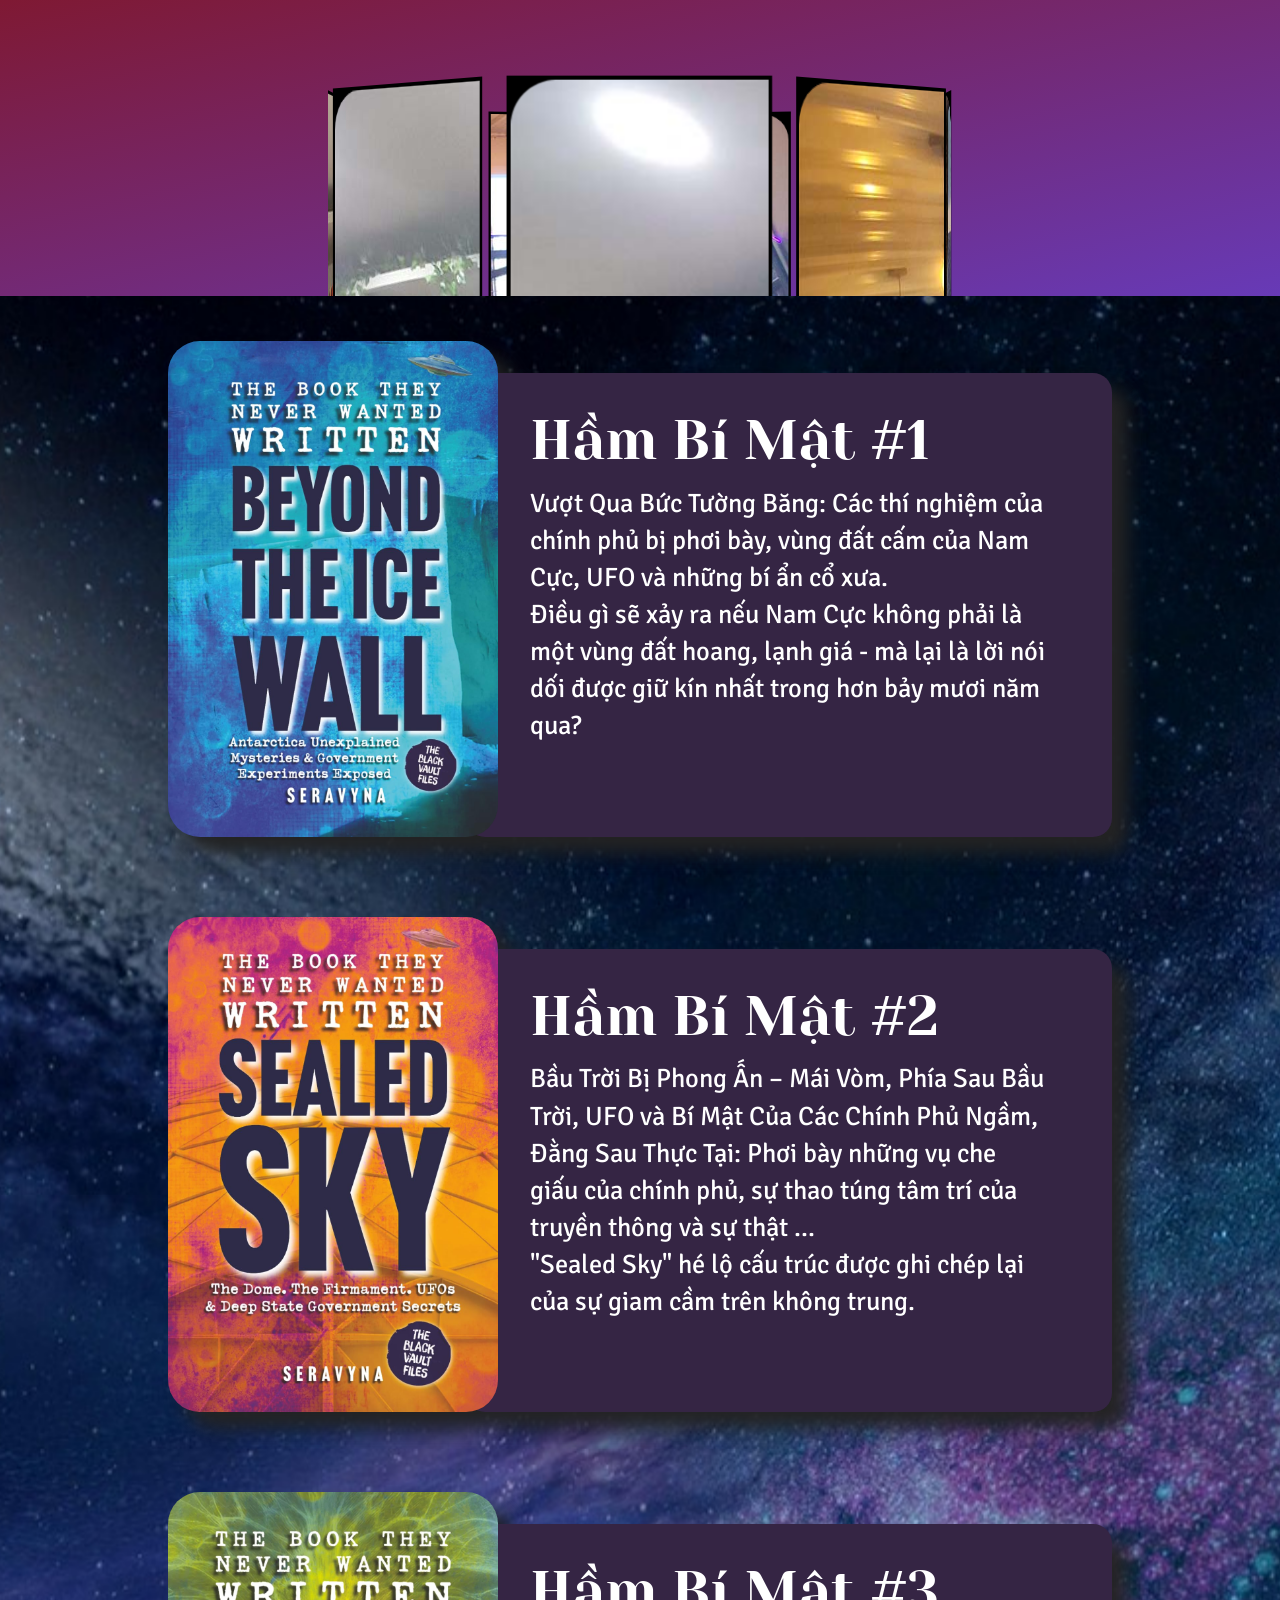
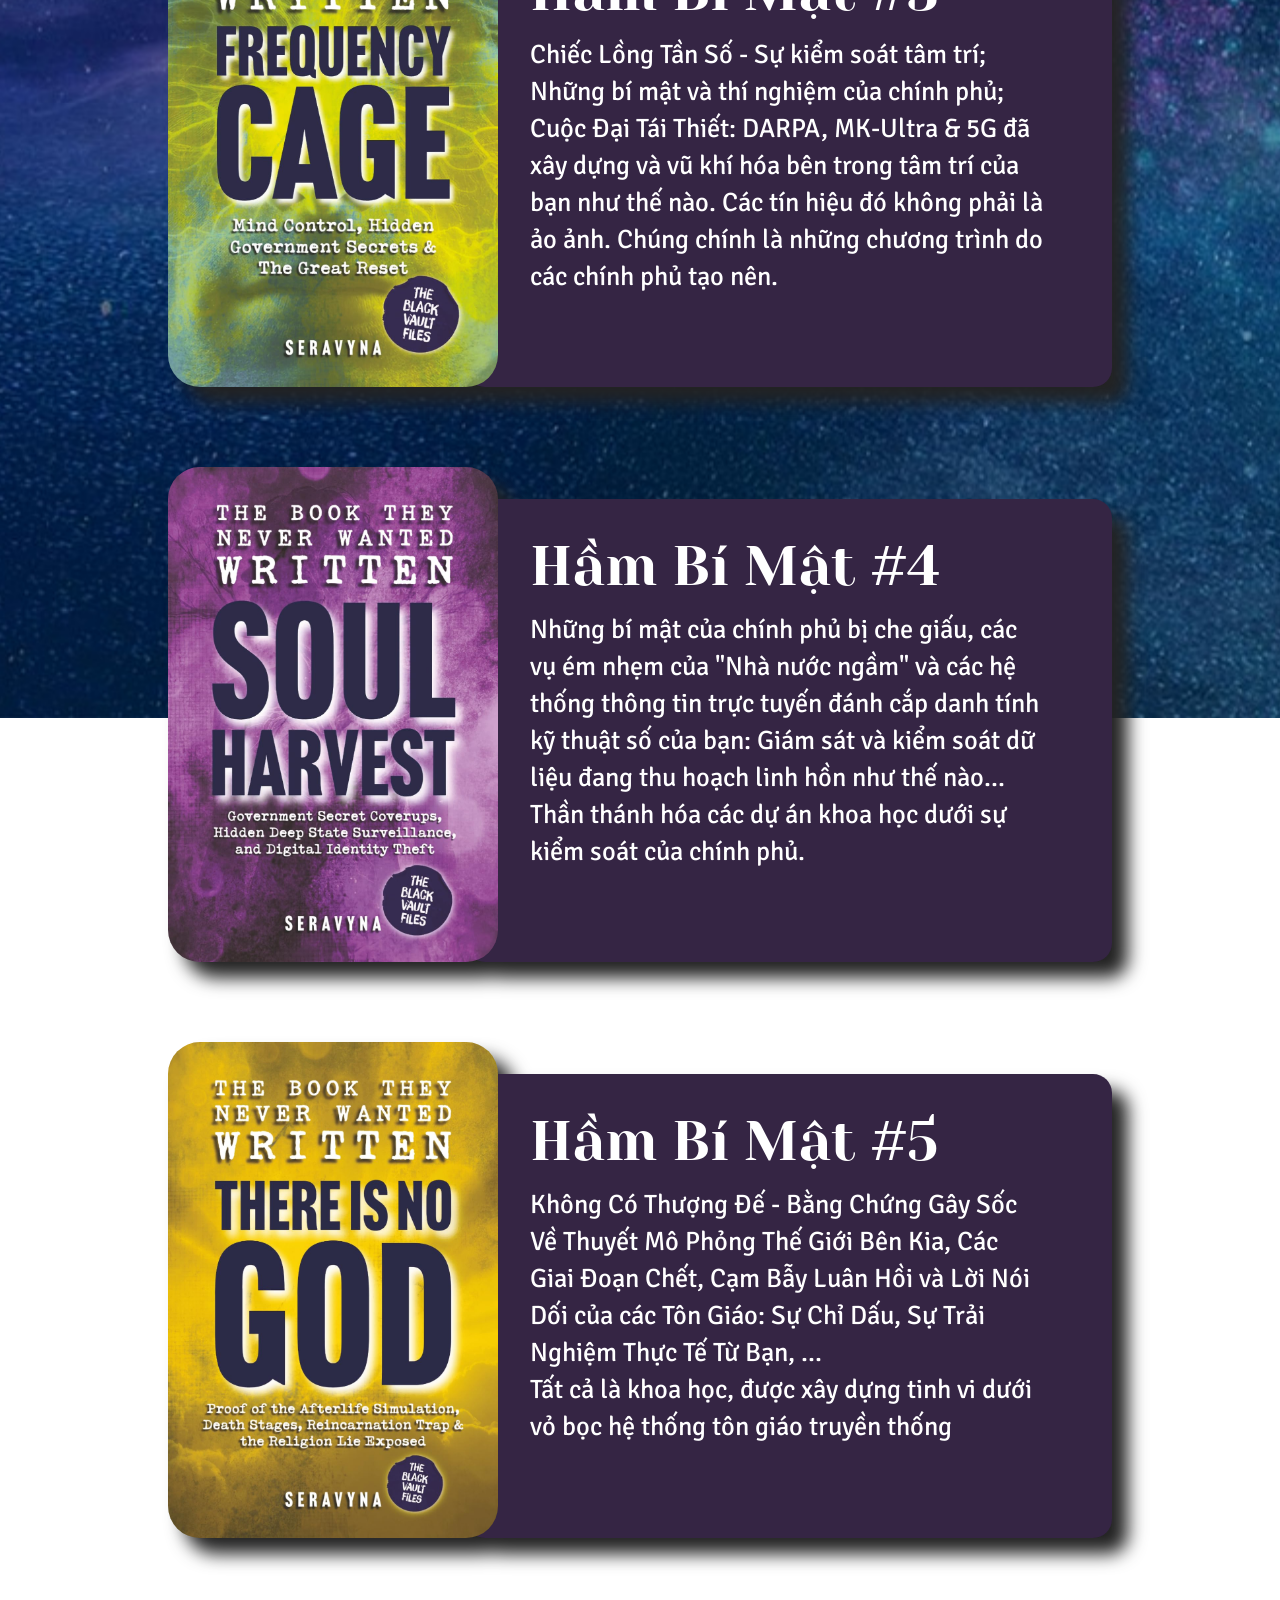
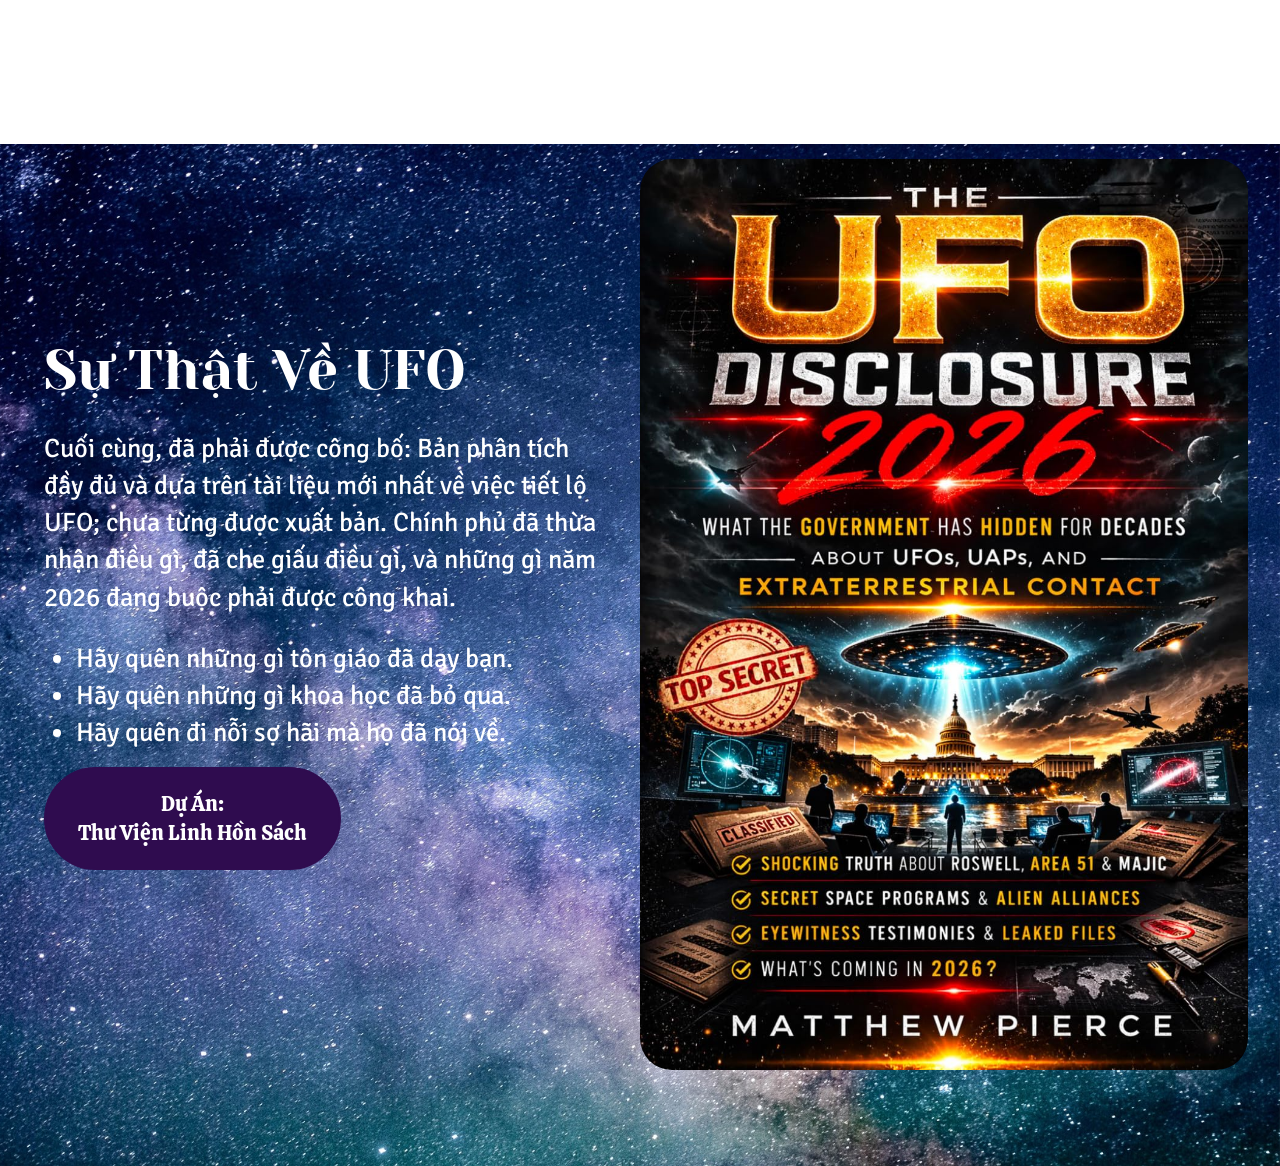
==== EzPablo-Intro.html @ 5785041f "create github pages" ====
<!DOCTYPE html>
<html  lang="vi">
<head>
  
  <meta charset="UTF-8">
  <meta http-equiv="X-UA-Compatible" content="IE=edge">
  
  <meta name="viewport" content="width=device-width, initial-scale=1, minimum-scale=1">
  <link rel="shortcut icon" href="assets/images/ipablo.png" type="image/x-icon">
  <meta name="description" content="[Ez Pablo] {Snow Man} | RU | US | UK | VN | JP | DE | CN | FR | NL | WE ARE THE WORLD">
  
  
  <title>[Ez Pablo] {Snow Man}</title>
  <link rel="stylesheet" href="assets/web/assets/mobirise-icons2/mobirise2.css">
  <link rel="stylesheet" href="assets/web/assets/mobirise-icons/mobirise-icons.css">
  <link rel="stylesheet" href="assets/bootstrap/css/bootstrap.min.css">
  <link rel="stylesheet" href="assets/parallax/jarallax.css">
  <link rel="stylesheet" href="assets/animatecss/animate.css">
  <link rel="stylesheet" href="assets/theme/css/style.css">
  <link rel="preload" href="https://fonts.googleapis.com/css?family=Philosopher:400,400i,700,700i&display=swap" as="style" onload="this.onload=null;this.rel='stylesheet'">
  <noscript><link rel="stylesheet" href="https://fonts.googleapis.com/css?family=Philosopher:400,400i,700,700i&display=swap"></noscript>
  <link rel="preload" href="https://fonts.googleapis.com/css?family=Yeseva+One:400&display=swap" as="style" onload="this.onload=null;this.rel='stylesheet'">
  <noscript><link rel="stylesheet" href="https://fonts.googleapis.com/css?family=Yeseva+One:400&display=swap"></noscript>
  <link rel="preload" href="https://fonts.googleapis.com/css?family=Alegreya:400,500,600,700,800,900,400i,500i,600i,700i,800i,900i&display=swap" as="style" onload="this.onload=null;this.rel='stylesheet'">
  <noscript><link rel="stylesheet" href="https://fonts.googleapis.com/css?family=Alegreya:400,500,600,700,800,900,400i,500i,600i,700i,800i,900i&display=swap"></noscript>
  <link rel="preload" href="https://fonts.googleapis.com/css?family=Signika:300,400,500,600,700&display=swap" as="style" onload="this.onload=null;this.rel='stylesheet'">
  <noscript><link rel="stylesheet" href="https://fonts.googleapis.com/css?family=Signika:300,400,500,600,700&display=swap"></noscript>
  <link rel="preload" href="https://fonts.googleapis.com/css?family=Calistoga:400&display=swap" as="style" onload="this.onload=null;this.rel='stylesheet'">
  <noscript><link rel="stylesheet" href="https://fonts.googleapis.com/css?family=Calistoga:400&display=swap"></noscript>
  <link rel="preload" as="style" href="assets/mobirise/css/mbr-additional.css?v=W944hS"><link rel="stylesheet" href="assets/mobirise/css/mbr-additional.css?v=W944hS" type="text/css">

  
  
  
</head>
<body>
  
  <section data-bs-version="5.1" class="mbr-section 3d_image_view cid-4aRX2kprKy" id="design-block-4aRX2kprKy">

     
  <!--Overlay-->
    
    <!--Container-->
<br>
<div class="container">
    <div id="carousel">
        <figure><img src="assets/images/zbook-contshop-f.jpg" alt="CBook_ContShop_F"></figure>
        <figure><img src="assets/images/zbook-contshop-e.jpg" alt="CBook_ContShop_E"></figure>
        <figure><img src="assets/images/zbook-contshop-d.jpg" alt="CBook_ContShop_D"></figure>
        <figure><img src="assets/images/zbook-contshop-c.jpg" alt="CBook_ContShop_C"></figure>
        <figure><img src="assets/images/zbook-contshop-b.jpg" alt="CBook_ContShop_B"></figure>
        <figure><img src="assets/images/zbook-contshop-a.jpg" alt="CBook_ContShop_A"></figure>
        <figure><img src="assets/images/zbook-contshop-i.jpg" alt="CBook_ContShop_I"></figure>
        <figure><img src="assets/images/zbook-contshop-h.jpg" alt="CBook_ContShop_H"></figure>
        <figure><img src="assets/images/zbook-contshop-g.jpg" alt="CBook_ContShop_G"></figure>
    </div>
</div>
</section>

<section data-bs-version="5.1" class="mbr-section article content1 cid-VDPBJ0bAEO mbr-parallax-background" id="design-block-VDPBJ0bAEO">

     
        <div class="mbr-overlay" style="opacity: 0.1; background-color: rgb(255, 255, 255);">
    </div>
    
  
<div class="flex-container">
	<div class="col col--img">
		<img src="assets/images/black-vault-s1.jpg" alt="Black_Vault_S1">
	</div>
	<div class="col col--text">
		<h2 class="mbr-section-subtitle align-center mbr-light mbr-fonts-style display-2">Hầm Bí Mật #1</h2>
		<p class="align-center mbr-fonts-style display-7">Vượt Qua Bức Tường Băng: Các thí nghiệm của chính phủ bị phơi bày, vùng đất cấm của Nam Cực, UFO và những bí ẩn cổ xưa.<br>Điều gì sẽ xảy ra nếu Nam Cực không phải là một vùng đất hoang, lạnh giá - mà lại là lời nói dối được giữ kín nhất trong hơn bảy mươi năm qua?<br></p>
           
	</div>
</div>


<div class="flex-container">
		<div class="col col--img">
		<img src="assets/images/71odss2prsl.-sl1499-.jpg" alt="Black_Vault_S2">
	</div>
	<div class="col col--text">
		<h2 class="mbr-section-subtitle align-center mbr-light mbr-fonts-style display-2">Hầm Bí Mật #2</h2>
		<p class="align-center mbr-fonts-style display-7">Bầu Trời Bị Phong Ấn – Mái Vòm, Phía Sau Bầu Trời, UFO và Bí Mật Của Các Chính Phủ Ngầm, Đằng Sau Thực Tại: Phơi bày những vụ che giấu của chính phủ, sự thao túng tâm trí của truyền thông và sự thật ...<br>"Sealed Sky" hé lộ cấu trúc được ghi chép lại của sự giam cầm trên không trung.<br></p>
	           
	</div>
</div>


<div class="flex-container">
	<div class="col col--img">
		<img src="assets/images/black-vault-s3.jpg" alt="Black_Vault_S3">
	</div>
	<div class="col col--text">
		<h2 class="mbr-section-subtitle align-center mbr-light mbr-fonts-style display-2">Hầm Bí Mật #3</h2>
		<p class="align-center mbr-fonts-style display-7">Chiếc Lồng Tần Số - Sự kiểm soát tâm trí; Những bí mật và thí nghiệm của chính phủ; Cuộc Đại Tái Thiết: DARPA, MK-Ultra &amp; 5G đã xây dựng và vũ khí hóa bên trong tâm trí của bạn như thế nào. Các tín hiệu đó không phải là ảo ảnh. Chúng chính là những chương trình do các chính phủ tạo nên.<br></p>
           
	</div>
</div>

<div class="flex-container">
	<div class="col col--img">
		<img src="assets/images/black-vault-s4.jpg" alt="Black_Vault_S4">
	</div>
	<div class="col col--text">
		<h2 class="mbr-section-subtitle align-center mbr-light mbr-fonts-style display-2">Hầm Bí Mật #4</h2>
		<p class="align-center mbr-fonts-style display-7">Những bí mật của chính phủ bị che giấu, các vụ ém nhẹm của "Nhà nước ngầm" và các hệ thống thông tin trực tuyến đánh cắp danh tính kỹ thuật số của bạn: Giám sát và kiểm soát dữ liệu đang thu hoạch linh hồn như thế nào... Thần thánh&nbsp;hóa các dự án khoa học dưới sự kiểm soát của chính phủ.<br></p>
	           
	</div>
</div>

<div class="flex-container">
	<div class="col col--img">
		<img src="assets/images/black-vault-s5.jpg" alt="Black_Vault_S5">
	</div>
	<div class="col col--text">
		<h2 class="mbr-section-subtitle align-center mbr-light mbr-fonts-style display-2">Hầm Bí Mật #5</h2>
		<p class="align-center mbr-fonts-style display-7">Không Có Thượng Đế - Bằng Chứng Gây Sốc Về Thuyết Mô Phỏng Thế Giới Bên Kia, Các Giai Đoạn Chết, Cạm Bẫy Luân Hồi và Lời Nói Dối của các Tôn Giáo: Sự Chỉ Dấu, Sự Trải Nghiệm Thực Tế Từ Bạn, ...<br>Tất cả là khoa học, được xây dựng tinh vi dưới vỏ bọc hệ thống tôn giáo truyền thống</p>
	           
	</div>
</div>


</section>

<section data-bs-version="5.1" class="features12 cid-viylTpRKun mbr-parallax-background" id="features12-3">

    

    
    
    <div class="container">
        <div class="m-0 row align-items-center">
            <div class="col-12 col-lg">
                <div class="card-wrapper">
                    <div class="card-box">
                        <h4 class="card-title mbr-fonts-style mb-4 display-2"><strong>Sự Thật Về UFO</strong></h4>
                        <p class="mbr-text mbr-fonts-style mb-4 display-7">Cuối cùng, đã phải được công bố: Bản phân tích đầy đủ và dựa trên tài liệu mới nhất về việc tiết lộ UFO; chưa từng được xuất bản. Chính phủ đã thừa nhận điều gì, đã che giấu điều gì, và những gì năm 2026 đang buộc phải được công khai.</p>
                        <div class="mbr-text mbr-fonts-style counter-container display-7">
                            <ul>
                                <li>Hãy quên những gì tôn giáo đã dạy bạn.</li>
                                <li>Hãy quên những gì khoa học đã bỏ qua.</li>
                                <li>Hãy quên đi nỗi sợ hãi mà họ đã nói về.</li>
                            </ul>
                        </div>
                        <div class="mbr-section-btn mb-4"><a class="btn btn-warning display-4">Dự Án:<br>Thư Viện Linh Hồn Sách<br></a></div>
                    </div>
                </div>
            </div>
            <div class="p-0 col-12 col-lg-6 md-pb">
                <div class="image-wrapper">
                    <img src="assets/images/ufo-disclosure.jpg" alt="The UFO Disclosure">
                </div>
            </div>
        </div>
    </div>
</section><section><a href="https://mobiri.se"></a><a href="https://mobiri.se"></a></section><script src="assets/witsec-jquery-3.6.0/jquery-3.6.0.min.js"></script>  <script src="assets/bootstrap/js/bootstrap.bundle.min.js"></script>  <script src="assets/parallax/jarallax.js"></script>  <script src="assets/smoothscroll/smooth-scroll.js"></script>  <script src="assets/ytplayer/index.js"></script>  <script src="assets/theme/js/script.js"></script>  
  
  
  <input name="animation" type="hidden">
  </body>
</html>
---- assets/web/assets/mobirise-icons2/mobirise2.css ----
@font-face {
  font-family: 'Moririse2';
  font-display: swap;
  src:  url('mobirise2.eot?f2bix4');
  src:  url('mobirise2.eot?f2bix4#iefix') format('embedded-opentype'),
    url('mobirise2.woff2?f2bix4') format('woff2'),
    url('mobirise2.woff?f2bix4') format('woff'),
    url('mobirise2.ttf?f2bix4') format('truetype'),
    url('mobirise2.svg?f2bix4#mobirise2') format('svg');
  font-weight: normal;
  font-style: normal;
}

[class^="mobi-"], [class*=" mobi-"] {
  /* use !important to prevent issues with browser extensions that change fonts */
  font-family: 'Moririse2' !important;
  speak: none;
  font-style: normal;
  font-weight: normal;
  font-variant: normal;
  text-transform: none;
  line-height: 1;

  /* Better Font Rendering =========== */
  -webkit-font-smoothing: antialiased;
  -moz-osx-font-smoothing: grayscale;
}

.mobi-mbri-add-submenu:before {
  content: "\e900";
}
.mobi-mbri-alert:before {
  content: "\e901";
}
.mobi-mbri-align-center:before {
  content: "\e902";
}
.mobi-mbri-align-justify:before {
  content: "\e903";
}
.mobi-mbri-align-left:before {
  content: "\e904";
}
.mobi-mbri-align-right:before {
  content: "\e905";
}
.mobi-mbri-android:before {
  content: "\e906";
}
.mobi-mbri-apple:before {
  content: "\e907";
}
.mobi-mbri-arrow-down:before {
  content: "\e908";
}
.mobi-mbri-arrow-next:before {
  content: "\e909";
}
.mobi-mbri-arrow-prev:before {
  content: "\e90a";
}
.mobi-mbri-arrow-up:before {
  content: "\e90b";
}
.mobi-mbri-bold:before {
  content: "\e90c";
}
.mobi-mbri-bookmark:before {
  content: "\e90d";
}
.mobi-mbri-bootstrap:before {
  content: "\e90e";
}
.mobi-mbri-briefcase:before {
  content: "\e90f";
}
.mobi-mbri-browse:before {
  content: "\e910";
}
.mobi-mbri-bulleted-list:before {
  content: "\e911";
}
.mobi-mbri-calendar:before {
  content: "\e912";
}
.mobi-mbri-camera:before {
  content: "\e913";
}
.mobi-mbri-cart-add:before {
  content: "\e914";
}
.mobi-mbri-cart-full:before {
  content: "\e915";
}
.mobi-mbri-cash:before {
  content: "\e916";
}
.mobi-mbri-change-style:before {
  content: "\e917";
}
.mobi-mbri-chat:before {
  content: "\e918";
}
.mobi-mbri-clock:before {
  content: "\e919";
}
.mobi-mbri-close:before {
  content: "\e91a";
}
.mobi-mbri-cloud:before {
  content: "\e91b";
}
.mobi-mbri-code:before {
  content: "\e91c";
}
.mobi-mbri-contact-form:before {
  content: "\e91d";
}
.mobi-mbri-credit-card:before {
  content: "\e91e";
}
.mobi-mbri-cursor-click:before {
  content: "\e91f";
}
.mobi-mbri-cust-feedback:before {
  content: "\e920";
}
.mobi-mbri-database:before {
  content: "\e921";
}
.mobi-mbri-delivery:before {
  content: "\e922";
}
.mobi-mbri-desktop:before {
  content: "\e923";
}
.mobi-mbri-devices:before {
  content: "\e924";
}
.mobi-mbri-down:before {
  content: "\e925";
}
.mobi-mbri-download-2:before {
  content: "\e926";
}
.mobi-mbri-download:before {
  content: "\e927";
}
.mobi-mbri-drag-n-drop-2:before {
  content: "\e928";
}
.mobi-mbri-drag-n-drop:before {
  content: "\e929";
}
.mobi-mbri-edit-2:before {
  content: "\e92a";
}
.mobi-mbri-edit:before {
  content: "\e92b";
}
.mobi-mbri-error:before {
  content: "\e92c";
}
.mobi-mbri-extension:before {
  content: "\e92d";
}
.mobi-mbri-features:before {
  content: "\e92e";
}
.mobi-mbri-file:before {
  content: "\e92f";
}
.mobi-mbri-flag:before {
  content: "\e930";
}
.mobi-mbri-folder:before {
  content: "\e931";
}
.mobi-mbri-gift:before {
  content: "\e932";
}
.mobi-mbri-github:before {
  content: "\e933";
}
.mobi-mbri-globe-2:before {
  content: "\e934";
}
.mobi-mbri-globe:before {
  content: "\e935";
}
.mobi-mbri-growing-chart:before {
  content: "\e936";
}
.mobi-mbri-hearth:before {
  content: "\e937";
}
.mobi-mbri-help:before {
  content: "\e938";
}
.mobi-mbri-home:before {
  content: "\e939";
}
.mobi-mbri-hot-cup:before {
  content: "\e93a";
}
.mobi-mbri-idea:before {
  content: "\e93b";
}
.mobi-mbri-image-gallery:before {
  content: "\e93c";
}
.mobi-mbri-image-slider:before {
  content: "\e93d";
}
.mobi-mbri-info:before {
  content: "\e93e";
}
.mobi-mbri-italic:before {
  content: "\e93f";
}
.mobi-mbri-key:before {
  content: "\e940";
}
.mobi-mbri-laptop:before {
  content: "\e941";
}
.mobi-mbri-layers:before {
  content: "\e942";
}
.mobi-mbri-left-right:before {
  content: "\e943";
}
.mobi-mbri-left:before {
  content: "\e944";
}
.mobi-mbri-letter:before {
  content: "\e945";
}
.mobi-mbri-like:before {
  content: "\e946";
}
.mobi-mbri-link:before {
  content: "\e947";
}
.mobi-mbri-lock:before {
  content: "\e948";
}
.mobi-mbri-login:before {
  content: "\e949";
}
.mobi-mbri-logout:before {
  content: "\e94a";
}
.mobi-mbri-magic-stick:before {
  content: "\e94b";
}
.mobi-mbri-map-pin:before {
  content: "\e94c";
}
.mobi-mbri-menu:before {
  content: "\e94d";
}
.mobi-mbri-mobile-2:before {
  content: "\e94e";
}
.mobi-mbri-mobile-horizontal:before {
  content: "\e94f";
}
.mobi-mbri-mobile:before {
  content: "\e950";
}
.mobi-mbri-mobirise:before {
  content: "\e951";
}
.mobi-mbri-more-horizontal:before {
  content: "\e952";
}
.mobi-mbri-more-vertical:before {
  content: "\e953";
}
.mobi-mbri-music:before {
  content: "\e954";
}
.mobi-mbri-new-file:before {
  content: "\e955";
}
.mobi-mbri-numbered-list:before {
  content: "\e956";
}
.mobi-mbri-opened-folder:before {
  content: "\e957";
}
.mobi-mbri-pages:before {
  content: "\e958";
}
.mobi-mbri-paper-plane:before {
  content: "\e959";
}
.mobi-mbri-paperclip:before {
  content: "\e95a";
}
.mobi-mbri-phone:before {
  content: "\e95b";
}
.mobi-mbri-photo:before {
  content: "\e95c";
}
.mobi-mbri-photos:before {
  content: "\e95d";
}
.mobi-mbri-pin:before {
  content: "\e95e";
}
.mobi-mbri-play:before {
  content: "\e95f";
}
.mobi-mbri-plus:before {
  content: "\e960";
}
.mobi-mbri-preview:before {
  content: "\e961";
}
.mobi-mbri-print:before {
  content: "\e962";
}
.mobi-mbri-protect:before {
  content: "\e963";
}
.mobi-mbri-question:before {
  content: "\e964";
}
.mobi-mbri-quote-left:before {
  content: "\e965";
}
.mobi-mbri-quote-right:before {
  content: "\e966";
}
.mobi-mbri-redo:before {
  content: "\e967";
}
.mobi-mbri-refresh:before {
  content: "\e968";
}
.mobi-mbri-responsive-2:before {
  content: "\e969";
}
.mobi-mbri-responsive:before {
  content: "\e96a";
}
.mobi-mbri-right:before {
  content: "\e96b";
}
.mobi-mbri-rocket:before {
  content: "\e96c";
}
.mobi-mbri-sad-face:before {
  content: "\e96d";
}
.mobi-mbri-sale:before {
  content: "\e96e";
}
.mobi-mbri-save:before {
  content: "\e96f";
}
.mobi-mbri-search:before {
  content: "\e970";
}
.mobi-mbri-setting-2:before {
  content: "\e971";
}
.mobi-mbri-setting-3:before {
  content: "\e972";
}
.mobi-mbri-setting:before {
  content: "\e973";
}
.mobi-mbri-share:before {
  content: "\e974";
}
.mobi-mbri-shopping-bag:before {
  content: "\e975";
}
.mobi-mbri-shopping-basket:before {
  content: "\e976";
}
.mobi-mbri-shopping-cart:before {
  content: "\e977";
}
.mobi-mbri-sites:before {
  content: "\e978";
}
.mobi-mbri-smile-face:before {
  content: "\e979";
}
.mobi-mbri-speed:before {
  content: "\e97a";
}
.mobi-mbri-star:before {
  content: "\e97b";
}
.mobi-mbri-success:before {
  content: "\e97c";
}
.mobi-mbri-sun:before {
  content: "\e97d";
}
.mobi-mbri-sun2:before {
  content: "\e97e";
}
.mobi-mbri-tablet-vertical:before {
  content: "\e97f";
}
.mobi-mbri-tablet:before {
  content: "\e980";
}
.mobi-mbri-target:before {
  content: "\e981";
}
.mobi-mbri-timer:before {
  content: "\e982";
}
.mobi-mbri-to-ftp:before {
  content: "\e983";
}
.mobi-mbri-to-local-drive:before {
  content: "\e984";
}
.mobi-mbri-touch-swipe:before {
  content: "\e985";
}
.mobi-mbri-touch:before {
  content: "\e986";
}
.mobi-mbri-trash:before {
  content: "\e987";
}
.mobi-mbri-underline:before {
  content: "\e988";
}
.mobi-mbri-undo:before {
  content: "\e989";
}
.mobi-mbri-unlink:before {
  content: "\e98a";
}
.mobi-mbri-unlock:before {
  content: "\e98b";
}
.mobi-mbri-up-down:before {
  content: "\e98c";
}
.mobi-mbri-up:before {
  content: "\e98d";
}
.mobi-mbri-update:before {
  content: "\e98e";
}
.mobi-mbri-upload-2:before {
  content: "\e98f";
}
.mobi-mbri-upload:before {
  content: "\e990";
}
.mobi-mbri-user-2:before {
  content: "\e991";
}
.mobi-mbri-user:before {
  content: "\e992";
}
.mobi-mbri-users:before {
  content: "\e993";
}
.mobi-mbri-video-play:before {
  content: "\e994";
}
.mobi-mbri-video:before {
  content: "\e995";
}
.mobi-mbri-watch:before {
  content: "\e996";
}
.mobi-mbri-website-theme-2:before {
  content: "\e997";
}
.mobi-mbri-website-theme:before {
  content: "\e998";
}
.mobi-mbri-wifi:before {
  content: "\e999";
}
.mobi-mbri-windows:before {
  content: "\e99a";
}
.mobi-mbri-zoom-in:before {
  content: "\e99b";
}
.mobi-mbri-zoom-out:before {
  content: "\e99c";
}
---- assets/web/assets/mobirise-icons/mobirise-icons.css ----
@font-face {
  font-family: 'MobiriseIcons';
  src:  url('mobirise-icons.eot?spat4u');
  src:  url('mobirise-icons.eot?spat4u#iefix') format('embedded-opentype'),
    url('mobirise-icons.woff2?spat4u') format('woff2'),
    url('mobirise-icons.woff?spat4u') format('woff'),
    url('mobirise-icons.ttf?spat4u') format('truetype'),
    url('mobirise-icons.svg?spat4u#MobiriseIcons') format('svg');
  font-weight: normal;
  font-style: normal;
  font-display: swap;
}

[class^="mbri-"], [class*=" mbri-"] {
  /* use !important to prevent issues with browser extensions that change fonts */
  font-family: MobiriseIcons !important;
  speak: none;
  font-style: normal;
  font-weight: normal;
  font-variant: normal;
  text-transform: none;
  line-height: 1;

  /* Better Font Rendering =========== */
  -webkit-font-smoothing: antialiased;
  -moz-osx-font-smoothing: grayscale;
}

.mbri-add-submenu:before {
  content: "\e900";
}
.mbri-alert:before {
  content: "\e901";
}
.mbri-align-center:before {
  content: "\e902";
}
.mbri-align-justify:before {
  content: "\e903";
}
.mbri-align-left:before {
  content: "\e904";
}
.mbri-align-right:before {
  content: "\e905";
}
.mbri-android:before {
  content: "\e906";
}
.mbri-apple:before {
  content: "\e907";
}
.mbri-arrow-down:before {
  content: "\e908";
}
.mbri-arrow-next:before {
  content: "\e909";
}
.mbri-arrow-prev:before {
  content: "\e90a";
}
.mbri-arrow-up:before {
  content: "\e90b";
}
.mbri-bold:before {
  content: "\e90c";
}
.mbri-bookmark:before {
  content: "\e90d";
}
.mbri-bootstrap:before {
  content: "\e90e";
}
.mbri-briefcase:before {
  content: "\e90f";
}
.mbri-browse:before {
  content: "\e910";
}
.mbri-bulleted-list:before {
  content: "\e911";
}
.mbri-calendar:before {
  content: "\e912";
}
.mbri-camera:before {
  content: "\e913";
}
.mbri-cart-add:before {
  content: "\e914";
}
.mbri-cart-full:before {
  content: "\e915";
}
.mbri-cash:before {
  content: "\e916";
}
.mbri-change-style:before {
  content: "\e917";
}
.mbri-chat:before {
  content: "\e918";
}
.mbri-clock:before {
  content: "\e919";
}
.mbri-close:before {
  content: "\e91a";
}
.mbri-cloud:before {
  content: "\e91b";
}
.mbri-code:before {
  content: "\e91c";
}
.mbri-contact-form:before {
  content: "\e91d";
}
.mbri-credit-card:before {
  content: "\e91e";
}
.mbri-cursor-click:before {
  content: "\e91f";
}
.mbri-cust-feedback:before {
  content: "\e920";
}
.mbri-database:before {
  content: "\e921";
}
.mbri-delivery:before {
  content: "\e922";
}
.mbri-desktop:before {
  content: "\e923";
}
.mbri-devices:before {
  content: "\e924";
}
.mbri-down:before {
  content: "\e925";
}
.mbri-download:before {
  content: "\e989";
}
.mbri-drag-n-drop:before {
  content: "\e927";
}
.mbri-drag-n-drop2:before {
  content: "\e928";
}
.mbri-edit:before {
  content: "\e929";
}
.mbri-edit2:before {
  content: "\e92a";
}
.mbri-error:before {
  content: "\e92b";
}
.mbri-extension:before {
  content: "\e92c";
}
.mbri-features:before {
  content: "\e92d";
}
.mbri-file:before {
  content: "\e92e";
}
.mbri-flag:before {
  content: "\e92f";
}
.mbri-folder:before {
  content: "\e930";
}
.mbri-gift:before {
  content: "\e931";
}
.mbri-github:before {
  content: "\e932";
}
.mbri-globe:before {
  content: "\e933";
}
.mbri-globe-2:before {
  content: "\e934";
}
.mbri-growing-chart:before {
  content: "\e935";
}
.mbri-hearth:before {
  content: "\e936";
}
.mbri-help:before {
  content: "\e937";
}
.mbri-home:before {
  content: "\e938";
}
.mbri-hot-cup:before {
  content: "\e939";
}
.mbri-idea:before {
  content: "\e93a";
}
.mbri-image-gallery:before {
  content: "\e93b";
}
.mbri-image-slider:before {
  content: "\e93c";
}
.mbri-info:before {
  content: "\e93d";
}
.mbri-italic:before {
  content: "\e93e";
}
.mbri-key:before {
  content: "\e93f";
}
.mbri-laptop:before {
  content: "\e940";
}
.mbri-layers:before {
  content: "\e941";
}
.mbri-left-right:before {
  content: "\e942";
}
.mbri-left:before {
  content: "\e943";
}
.mbri-letter:before {
  content: "\e944";
}
.mbri-like:before {
  content: "\e945";
}
.mbri-link:before {
  content: "\e946";
}
.mbri-lock:before {
  content: "\e947";
}
.mbri-login:before {
  content: "\e948";
}
.mbri-logout:before {
  content: "\e949";
}
.mbri-magic-stick:before {
  content: "\e94a";
}
.mbri-map-pin:before {
  content: "\e94b";
}
.mbri-menu:before {
  content: "\e94c";
}
.mbri-mobile:before {
  content: "\e94d";
}
.mbri-mobile2:before {
  content: "\e94e";
}
.mbri-mobirise:before {
  content: "\e94f";
}
.mbri-more-horizontal:before {
  content: "\e950";
}
.mbri-more-vertical:before {
  content: "\e951";
}
.mbri-music:before {
  content: "\e952";
}
.mbri-new-file:before {
  content: "\e953";
}
.mbri-numbered-list:before {
  content: "\e954";
}
.mbri-opened-folder:before {
  content: "\e955";
}
.mbri-pages:before {
  content: "\e956";
}
.mbri-paper-plane:before {
  content: "\e957";
}
.mbri-paperclip:before {
  content: "\e958";
}
.mbri-photo:before {
  content: "\e959";
}
.mbri-photos:before {
  content: "\e95a";
}
.mbri-pin:before {
  content: "\e95b";
}
.mbri-play:before {
  content: "\e95c";
}
.mbri-plus:before {
  content: "\e95d";
}
.mbri-preview:before {
  content: "\e95e";
}
.mbri-print:before {
  content: "\e95f";
}
.mbri-protect:before {
  content: "\e960";
}
.mbri-question:before {
  content: "\e961";
}
.mbri-quote-left:before {
  content: "\e962";
}
.mbri-quote-right:before {
  content: "\e963";
}
.mbri-refresh:before {
  content: "\e964";
}
.mbri-responsive:before {
  content: "\e965";
}
.mbri-right:before {
  content: "\e966";
}
.mbri-rocket:before {
  content: "\e967";
}
.mbri-sad-face:before {
  content: "\e968";
}
.mbri-sale:before {
  content: "\e969";
}
.mbri-save:before {
  content: "\e96a";
}
.mbri-search:before {
  content: "\e96b";
}
.mbri-setting:before {
  content: "\e96c";
}
.mbri-setting2:before {
  content: "\e96d";
}
.mbri-setting3:before {
  content: "\e96e";
}
.mbri-share:before {
  content: "\e96f";
}
.mbri-shopping-bag:before {
  content: "\e970";
}
.mbri-shopping-basket:before {
  content: "\e971";
}
.mbri-shopping-cart:before {
  content: "\e972";
}
.mbri-sites:before {
  content: "\e973";
}
.mbri-smile-face:before {
  content: "\e974";
}
.mbri-speed:before {
  content: "\e975";
}
.mbri-star:before {
  content: "\e976";
}
.mbri-success:before {
  content: "\e977";
}
.mbri-sun:before {
  content: "\e978";
}
.mbri-sun2:before {
  content: "\e979";
}
.mbri-tablet:before {
  content: "\e97a";
}
.mbri-tablet-vertical:before {
  content: "\e97b";
}
.mbri-target:before {
  content: "\e97c";
}
.mbri-timer:before {
  content: "\e97d";
}
.mbri-to-ftp:before {
  content: "\e97e";
}
.mbri-to-local-drive:before {
  content: "\e97f";
}
.mbri-touch-swipe:before {
  content: "\e980";
}
.mbri-touch:before {
  content: "\e981";
}
.mbri-trash:before {
  content: "\e982";
}
.mbri-underline:before {
  content: "\e983";
}
.mbri-unlink:before {
  content: "\e984";
}
.mbri-unlock:before {
  content: "\e985";
}
.mbri-up-down:before {
  content: "\e986";
}
.mbri-up:before {
  content: "\e987";
}
.mbri-update:before {
  content: "\e988";
}
.mbri-upload:before {
 content: "\e926"; 
}
.mbri-user:before {
  content: "\e98a";
}
.mbri-user2:before {
  content: "\e98b";
}
.mbri-users:before {
  content: "\e98c";
}
.mbri-video:before {
  content: "\e98d";
}
.mbri-video-play:before {
  content: "\e98e";
}
.mbri-watch:before {
  content: "\e98f";
}
.mbri-website-theme:before {
  content: "\e990";
}
.mbri-wifi:before {
  content: "\e991";
}
.mbri-windows:before {
  content: "\e992";
}
.mbri-zoom-out:before {
  content: "\e993";
}
.mbri-redo:before {
  content: "\e994";
}
.mbri-undo:before {
  content: "\e995";
}
---- assets/parallax/jarallax.css ----
.jarallax {
    position: relative;
    z-index: 0;
}
.jarallax > .jarallax-img {
    position: absolute;
    object-fit: cover;
    /* support for plugin https://github.com/bfred-it/object-fit-images */
    font-family: 'object-fit: cover;';
    top: 0;
    left: 0;
    width: 100%;
    height: 100%;
    z-index: -1;
}
---- assets/mobirise/css/mbr-additional.css ----
.btn {
  border-width: 2px;
}
img,
.card-wrap,
.card-wrapper,
.video-wrapper,
.mbr-figure iframe,
.google-map iframe,
.slide-content,
.plan,
.card,
.item-wrapper,
.item-wrapper .mbr-overlay {
  border-radius: 2rem !important;
}
.video-wrapper {
  overflow: hidden;
}
body {
  font-family: Inter Tight;
}
.display-1 {
  font-family: 'Philosopher', sans-serif;
  font-size: 5rem;
  line-height: 1;
}
.display-1 > .mbr-iconfont {
  font-size: 6.25rem;
}
.display-2 {
  font-family: 'Yeseva One', display;
  font-size: 4rem;
  line-height: 1;
}
.display-2 > .mbr-iconfont {
  font-size: 5rem;
}
.display-4 {
  font-family: 'Calistoga', display;
  font-size: 1.4rem;
  line-height: 1.5;
}
.display-4 > .mbr-iconfont {
  font-size: 1.75rem;
}
.display-5 {
  font-family: 'Alegreya', serif;
  font-size: 2rem;
  line-height: 1.5;
}
.display-5 > .mbr-iconfont {
  font-size: 2.5rem;
}
.display-7 {
  font-family: 'Signika', sans-serif;
  font-size: 1.8rem;
  line-height: 1.3;
}
.display-7 > .mbr-iconfont {
  font-size: 2.25rem;
}
/* ---- Fluid typography for mobile devices ---- */
/* 1.4 - font scale ratio ( bootstrap == 1.42857 ) */
/* 100vw - current viewport width */
/* (48 - 20)  48 == 48rem == 768px, 20 == 20rem == 320px(minimal supported viewport) */
/* 0.65 - min scale variable, may vary */
@media (max-width: 992px) {
  .display-1 {
    font-size: 4rem;
  }
}
@media (max-width: 768px) {
  .display-1 {
    font-size: 3.5rem;
    font-size: calc( 2.4rem + (5 - 2.4) * ((100vw - 20rem) / (48 - 20)));
    line-height: calc( 1.1 * (2.4rem + (5 - 2.4) * ((100vw - 20rem) / (48 - 20))));
  }
  .display-2 {
    font-size: 3.2rem;
    font-size: calc( 2.05rem + (4 - 2.05) * ((100vw - 20rem) / (48 - 20)));
    line-height: calc( 1.3 * (2.05rem + (4 - 2.05) * ((100vw - 20rem) / (48 - 20))));
  }
  .display-4 {
    font-size: 1.12rem;
    font-size: calc( 1.14rem + (1.4 - 1.14) * ((100vw - 20rem) / (48 - 20)));
    line-height: calc( 1.4 * (1.14rem + (1.4 - 1.14) * ((100vw - 20rem) / (48 - 20))));
  }
  .display-5 {
    font-size: 1.6rem;
    font-size: calc( 1.35rem + (2 - 1.35) * ((100vw - 20rem) / (48 - 20)));
    line-height: calc( 1.4 * (1.35rem + (2 - 1.35) * ((100vw - 20rem) / (48 - 20))));
  }
  .display-7 {
    font-size: 1.44rem;
    font-size: calc( 1.28rem + (1.8 - 1.28) * ((100vw - 20rem) / (48 - 20)));
    line-height: calc( 1.4 * (1.28rem + (1.8 - 1.28) * ((100vw - 20rem) / (48 - 20))));
  }
}
@media (min-width: 992px) and (max-width: 1400px) {
  .display-1 {
    font-size: 3.5rem;
    font-size: calc( 2.4rem + (5 - 2.4) * ((100vw - 62rem) / (87 - 62)));
    line-height: calc( 1.1 * (2.4rem + (5 - 2.4) * ((100vw - 62rem) / (87 - 62))));
  }
  .display-2 {
    font-size: 3.2rem;
    font-size: calc( 2.05rem + (4 - 2.05) * ((100vw - 62rem) / (87 - 62)));
    line-height: calc( 1.3 * (2.05rem + (4 - 2.05) * ((100vw - 62rem) / (87 - 62))));
  }
  .display-4 {
    font-size: 1.12rem;
    font-size: calc( 1.14rem + (1.4 - 1.14) * ((100vw - 62rem) / (87 - 62)));
    line-height: calc( 1.4 * (1.14rem + (1.4 - 1.14) * ((100vw - 62rem) / (87 - 62))));
  }
  .display-5 {
    font-size: 1.6rem;
    font-size: calc( 1.35rem + (2 - 1.35) * ((100vw - 62rem) / (87 - 62)));
    line-height: calc( 1.4 * (1.35rem + (2 - 1.35) * ((100vw - 62rem) / (87 - 62))));
  }
  .display-7 {
    font-size: 1.44rem;
    font-size: calc( 1.28rem + (1.8 - 1.28) * ((100vw - 62rem) / (87 - 62)));
    line-height: calc( 1.4 * (1.28rem + (1.8 - 1.28) * ((100vw - 62rem) / (87 - 62))));
  }
}
/* Buttons */
.btn {
  padding: 1.25rem 2rem;
  border-radius: 4px;
}
@media (max-width: 767px) {
  .btn {
    padding: 0.75rem 1.5rem;
  }
}
.btn-sm {
  padding: 0.6rem 1.2rem;
  border-radius: 4px;
}
.btn-md {
  padding: 0.6rem 1.2rem;
  border-radius: 4px;
}
.btn-lg {
  padding: 1.25rem 2rem;
  border-radius: 4px;
}
.bg-primary {
  background-color: #9fe870 !important;
}
.bg-success {
  background-color: #3a341c !important;
}
.bg-info {
  background-color: #320707 !important;
}
.bg-warning {
  background-color: #2f0c4f !important;
}
.bg-danger {
  background-color: #aa3ec4 !important;
}
.btn-primary,
.btn-primary:active {
  background-color: #9fe870 !important;
  border-color: #9fe870 !important;
  color: #264d0c !important;
  box-shadow: none;
}
.btn-primary:hover,
.btn-primary:focus,
.btn-primary.focus,
.btn-primary.active {
  color: inherit;
  background-color: #bcef9c !important;
  border-color: #bcef9c !important;
  box-shadow: none;
}
.btn-primary.disabled,
.btn-primary:disabled {
  color: #264d0c !important;
  background-color: #bcef9c !important;
  border-color: #bcef9c !important;
}
.btn-secondary,
.btn-secondary:active {
  background-color: #ffd7ef !important;
  border-color: #ffd7ef !important;
  color: #d70081 !important;
  box-shadow: none;
}
.btn-secondary:hover,
.btn-secondary:focus,
.btn-secondary.focus,
.btn-secondary.active {
  color: inherit;
  background-color: #ffffff !important;
  border-color: #ffffff !important;
  box-shadow: none;
}
.btn-secondary.disabled,
.btn-secondary:disabled {
  color: #d70081 !important;
  background-color: #ffffff !important;
  border-color: #ffffff !important;
}
.btn-info,
.btn-info:active {
  background-color: #320707 !important;
  border-color: #320707 !important;
  color: #ffffff !important;
  box-shadow: none;
}
.btn-info:hover,
.btn-info:focus,
.btn-info.focus,
.btn-info.active {
  color: inherit;
  background-color: #5f0d0d !important;
  border-color: #5f0d0d !important;
  box-shadow: none;
}
.btn-info.disabled,
.btn-info:disabled {
  color: #ffffff !important;
  background-color: #5f0d0d !important;
  border-color: #5f0d0d !important;
}
.btn-success,
.btn-success:active {
  background-color: #3a341c !important;
  border-color: #3a341c !important;
  color: #ffffff !important;
  box-shadow: none;
}
.btn-success:hover,
.btn-success:focus,
.btn-success.focus,
.btn-success.active {
  color: inherit;
  background-color: #5c532d !important;
  border-color: #5c532d !important;
  box-shadow: none;
}
.btn-success.disabled,
.btn-success:disabled {
  color: #ffffff !important;
  background-color: #5c532d !important;
  border-color: #5c532d !important;
}
.btn-warning,
.btn-warning:active {
  background-color: #2f0c4f !important;
  border-color: #2f0c4f !important;
  color: #ffffff !important;
  box-shadow: none;
}
.btn-warning:hover,
.btn-warning:focus,
.btn-warning.focus,
.btn-warning.active {
  color: inherit;
  background-color: #49137b !important;
  border-color: #49137b !important;
  box-shadow: none;
}
.btn-warning.disabled,
.btn-warning:disabled {
  color: #ffffff !important;
  background-color: #49137b !important;
  border-color: #49137b !important;
}
.btn-danger,
.btn-danger:active {
  background-color: #aa3ec4 !important;
  border-color: #aa3ec4 !important;
  color: #ffffff !important;
  box-shadow: none;
}
.btn-danger:hover,
.btn-danger:focus,
.btn-danger.focus,
.btn-danger.active {
  color: inherit;
  background-color: #bb65d0 !important;
  border-color: #bb65d0 !important;
  box-shadow: none;
}
.btn-danger.disabled,
.btn-danger:disabled {
  color: #ffffff !important;
  background-color: #bb65d0 !important;
  border-color: #bb65d0 !important;
}
.btn-white,
.btn-white:active {
  background-color: #eff0ec !important;
  border-color: #eff0ec !important;
  color: #757b62 !important;
  box-shadow: none;
}
.btn-white:hover,
.btn-white:focus,
.btn-white.focus,
.btn-white.active {
  color: inherit;
  background-color: #ffffff !important;
  border-color: #ffffff !important;
  box-shadow: none;
}
.btn-white.disabled,
.btn-white:disabled {
  color: #757b62 !important;
  background-color: #ffffff !important;
  border-color: #ffffff !important;
}
.btn-black,
.btn-black:active {
  background-color: #232323 !important;
  border-color: #232323 !important;
  color: #ffffff !important;
  box-shadow: none;
}
.btn-black:hover,
.btn-black:focus,
.btn-black.focus,
.btn-black.active {
  color: inherit;
  background-color: #3d3d3d !important;
  border-color: #3d3d3d !important;
  box-shadow: none;
}
.btn-black.disabled,
.btn-black:disabled {
  color: #ffffff !important;
  background-color: #3d3d3d !important;
  border-color: #3d3d3d !important;
}
.btn-primary-outline,
.btn-primary-outline:active {
  background-color: transparent !important;
  border-color: #9fe870;
  color: #9fe870;
}
.btn-primary-outline:hover,
.btn-primary-outline:focus,
.btn-primary-outline.focus,
.btn-primary-outline.active {
  color: #6ddc25 !important;
  background-color: transparent !important;
  border-color: #6ddc25 !important;
  box-shadow: none !important;
}
.btn-primary-outline.disabled,
.btn-primary-outline:disabled {
  color: #264d0c !important;
  background-color: #9fe870 !important;
  border-color: #9fe870 !important;
}
.btn-secondary-outline,
.btn-secondary-outline:active {
  background-color: transparent !important;
  border-color: #ffd7ef;
  color: #ffd7ef;
}
.btn-secondary-outline:hover,
.btn-secondary-outline:focus,
.btn-secondary-outline.focus,
.btn-secondary-outline.active {
  color: #ff80cc !important;
  background-color: transparent !important;
  border-color: #ff80cc !important;
  box-shadow: none !important;
}
.btn-secondary-outline.disabled,
.btn-secondary-outline:disabled {
  color: #d70081 !important;
  background-color: #ffd7ef !important;
  border-color: #ffd7ef !important;
}
.btn-info-outline,
.btn-info-outline:active {
  background-color: transparent !important;
  border-color: #320707;
  color: #320707;
}
.btn-info-outline:hover,
.btn-info-outline:focus,
.btn-info-outline.focus,
.btn-info-outline.active {
  color: #000000 !important;
  background-color: transparent !important;
  border-color: #000000 !important;
  box-shadow: none !important;
}
.btn-info-outline.disabled,
.btn-info-outline:disabled {
  color: #ffffff !important;
  background-color: #320707 !important;
  border-color: #320707 !important;
}
.btn-success-outline,
.btn-success-outline:active {
  background-color: transparent !important;
  border-color: #3a341c;
  color: #3a341c;
}
.btn-success-outline:hover,
.btn-success-outline:focus,
.btn-success-outline.focus,
.btn-success-outline.active {
  color: #000000 !important;
  background-color: transparent !important;
  border-color: #000000 !important;
  box-shadow: none !important;
}
.btn-success-outline.disabled,
.btn-success-outline:disabled {
  color: #ffffff !important;
  background-color: #3a341c !important;
  border-color: #3a341c !important;
}
.btn-warning-outline,
.btn-warning-outline:active {
  background-color: transparent !important;
  border-color: #2f0c4f;
  color: #2f0c4f;
}
.btn-warning-outline:hover,
.btn-warning-outline:focus,
.btn-warning-outline.focus,
.btn-warning-outline.active {
  color: #020104 !important;
  background-color: transparent !important;
  border-color: #020104 !important;
  box-shadow: none !important;
}
.btn-warning-outline.disabled,
.btn-warning-outline:disabled {
  color: #ffffff !important;
  background-color: #2f0c4f !important;
  border-color: #2f0c4f !important;
}
.btn-danger-outline,
.btn-danger-outline:active {
  background-color: transparent !important;
  border-color: #aa3ec4;
  color: #aa3ec4;
}
.btn-danger-outline:hover,
.btn-danger-outline:focus,
.btn-danger-outline.focus,
.btn-danger-outline.active {
  color: #722883 !important;
  background-color: transparent !important;
  border-color: #722883 !important;
  box-shadow: none !important;
}
.btn-danger-outline.disabled,
.btn-danger-outline:disabled {
  color: #ffffff !important;
  background-color: #aa3ec4 !important;
  border-color: #aa3ec4 !important;
}
.btn-black-outline,
.btn-black-outline:active {
  background-color: transparent !important;
  border-color: #232323;
  color: #232323;
}
.btn-black-outline:hover,
.btn-black-outline:focus,
.btn-black-outline.focus,
.btn-black-outline.active {
  color: #000000 !important;
  background-color: transparent !important;
  border-color: #000000 !important;
  box-shadow: none !important;
}
.btn-black-outline.disabled,
.btn-black-outline:disabled {
  color: #ffffff !important;
  background-color: #232323 !important;
  border-color: #232323 !important;
}
.btn-white-outline,
.btn-white-outline:active {
  background-color: transparent !important;
  border-color: #fafafa;
  color: #fafafa;
}
.btn-white-outline:hover,
.btn-white-outline:focus,
.btn-white-outline.focus,
.btn-white-outline.active {
  color: #cfcfcf !important;
  background-color: transparent !important;
  border-color: #cfcfcf !important;
  box-shadow: none !important;
}
.btn-white-outline.disabled,
.btn-white-outline:disabled {
  color: #7a7a7a !important;
  background-color: #fafafa !important;
  border-color: #fafafa !important;
}
.text-primary {
  color: #9fe870 !important;
}
.text-secondary {
  color: #ffd7ef !important;
}
.text-success {
  color: #3a341c !important;
}
.text-info {
  color: #320707 !important;
}
.text-warning {
  color: #2f0c4f !important;
}
.text-danger {
  color: #aa3ec4 !important;
}
.text-white {
  color: #fafafa !important;
}
.text-black {
  color: #232323 !important;
}
a.text-primary:hover,
a.text-primary:focus,
a.text-primary.active {
  color: #66d022 !important;
}
a.text-secondary:hover,
a.text-secondary:focus,
a.text-secondary.active {
  color: #ff71c6 !important;
}
a.text-success:hover,
a.text-success:focus,
a.text-success.active {
  color: #000000 !important;
}
a.text-info:hover,
a.text-info:focus,
a.text-info.active {
  color: #000000 !important;
}
a.text-warning:hover,
a.text-warning:focus,
a.text-warning.active {
  color: #000000 !important;
}
a.text-danger:hover,
a.text-danger:focus,
a.text-danger.active {
  color: #672577 !important;
}
a.text-white:hover,
a.text-white:focus,
a.text-white.active {
  color: #c7c7c7 !important;
}
a.text-black:hover,
a.text-black:focus,
a.text-black.active {
  color: #000000 !important;
}
a[class*="text-"]:not(.nav-link):not(.dropdown-item):not([role]):not(.navbar-caption) {
  transition: 0.2s;
  position: relative;
  background-image: linear-gradient(currentColor 50%, currentColor 50%);
  background-size: 10000px 2px;
  background-repeat: no-repeat;
  background-position: 0 1.2em;
}
.nav-tabs .nav-link.active {
  color: #9fe870;
}
.nav-tabs .nav-link:not(.active) {
  color: #232323;
}
.alert-success {
  background-color: #70c770;
}
.alert-info {
  background-color: #320707;
}
.alert-warning {
  background-color: #2f0c4f;
}
.alert-danger {
  background-color: #aa3ec4;
}
.mbr-section-btn .btn:not(.btn-form) {
  border-radius: 100px;
}
.mbr-gallery-filter li a {
  border-radius: 100px !important;
}
.mbr-gallery-filter li.active .btn {
  background-color: #9fe870;
  border-color: #9fe870;
  color: #306310;
}
.mbr-gallery-filter li.active .btn:focus {
  box-shadow: none;
}
.nav-tabs .nav-link {
  border-radius: 100px !important;
}
a,
a:hover {
  color: #9fe870;
}
.mbr-plan-header.bg-primary .mbr-plan-subtitle,
.mbr-plan-header.bg-primary .mbr-plan-price-desc {
  color: #ffffff;
}
.mbr-plan-header.bg-success .mbr-plan-subtitle,
.mbr-plan-header.bg-success .mbr-plan-price-desc {
  color: #c0b27c;
}
.mbr-plan-header.bg-info .mbr-plan-subtitle,
.mbr-plan-header.bg-info .mbr-plan-price-desc {
  color: #f3abab;
}
.mbr-plan-header.bg-warning .mbr-plan-subtitle,
.mbr-plan-header.bg-warning .mbr-plan-price-desc {
  color: #a35ae6;
}
.mbr-plan-header.bg-danger .mbr-plan-subtitle,
.mbr-plan-header.bg-danger .mbr-plan-price-desc {
  color: #d5a0e2;
}
/* Scroll to top button*/
.scrollToTop_wraper {
  display: none;
}
.form-control {
  font-family: 'Signika', sans-serif;
  font-size: 1.8rem;
  line-height: 1.3;
  font-weight: 400;
  border-radius: 40px !important;
}
.form-control > .mbr-iconfont {
  font-size: 2.25rem;
}
.form-control:hover,
.form-control:focus {
  box-shadow: rgba(0, 0, 0, 0.07) 0px 1px 1px 0px, rgba(0, 0, 0, 0.07) 0px 1px 3px 0px, rgba(0, 0, 0, 0.03) 0px 0px 0px 1px;
  border-color: #9fe870 !important;
}
.form-control:-webkit-input-placeholder {
  font-family: 'Signika', sans-serif;
  font-size: 1.8rem;
  line-height: 1.3;
  font-weight: 400;
}
.form-control:-webkit-input-placeholder > .mbr-iconfont {
  font-size: 2.25rem;
}
blockquote {
  border-color: #9fe870;
}
/* Forms */
.mbr-form .input-group-btn .btn {
  border-radius: 100px !important;
}
.mbr-form .input-group-btn .btn:hover {
  box-shadow: 0 10px 40px 0 rgba(0, 0, 0, 0.2);
}
.mbr-form .input-group-btn button[type="submit"] {
  border-radius: 100px !important;
  padding: 1rem 3rem;
}
.mbr-form .input-group-btn button[type="submit"]:hover {
  box-shadow: 0 10px 40px 0 rgba(0, 0, 0, 0.2);
}
.jq-selectbox li:hover,
.jq-selectbox li.selected {
  background-color: #9fe870;
  color: #000000;
}
.jq-number__spin {
  transition: 0.25s ease;
}
.jq-number__spin:hover {
  border-color: #9fe870;
}
.jq-selectbox .jq-selectbox__trigger-arrow,
.jq-number__spin.minus:after,
.jq-number__spin.plus:after {
  transition: 0.4s;
  border-top-color: #232323;
  border-bottom-color: #232323;
}
.jq-selectbox:hover .jq-selectbox__trigger-arrow,
.jq-number__spin.minus:hover:after,
.jq-number__spin.plus:hover:after {
  border-top-color: #9fe870;
  border-bottom-color: #9fe870;
}
.xdsoft_datetimepicker .xdsoft_calendar td.xdsoft_default,
.xdsoft_datetimepicker .xdsoft_calendar td.xdsoft_current,
.xdsoft_datetimepicker .xdsoft_timepicker .xdsoft_time_box > div > div.xdsoft_current {
  color: #000000 !important;
  background-color: #9fe870 !important;
  box-shadow: none !important;
}
.xdsoft_datetimepicker .xdsoft_calendar td:hover,
.xdsoft_datetimepicker .xdsoft_timepicker .xdsoft_time_box > div > div:hover {
  color: #000000 !important;
  background: #ffd7ef !important;
  box-shadow: none !important;
}
.lazy-bg {
  background-image: none !important;
}
.lazy-placeholder:not(section),
.lazy-none {
  display: block;
  position: relative;
  padding-bottom: 56.25%;
  width: 100%;
  height: auto;
}
iframe.lazy-placeholder,
.lazy-placeholder:after {
  content: '';
  position: absolute;
  width: 200px;
  height: 200px;
  background: transparent no-repeat center;
  background-size: contain;
  top: 50%;
  left: 50%;
  transform: translateX(-50%) translateY(-50%);
  background-image: url("data:image/svg+xml;charset=UTF-8,%3csvg width='32' height='32' viewBox='0 0 64 64' xmlns='http://www.w3.org/2000/svg' stroke='%239fe870' %3e%3cg fill='none' fill-rule='evenodd'%3e%3cg transform='translate(16 16)' stroke-width='2'%3e%3ccircle stroke-opacity='.5' cx='16' cy='16' r='16'/%3e%3cpath d='M32 16c0-9.94-8.06-16-16-16'%3e%3canimateTransform attributeName='transform' type='rotate' from='0 16 16' to='360 16 16' dur='1s' repeatCount='indefinite'/%3e%3c/path%3e%3c/g%3e%3c/g%3e%3c/svg%3e");
}
section.lazy-placeholder:after {
  opacity: 0.5;
}
body {
  overflow-x: hidden;
}
a {
  transition: color 0.6s;
}
@media (max-width: 1400px) {
  .container {
    max-width: 100%;
  }
}
@media (max-width: 1400px) and (min-width: 768px) {
  .container {
    padding-left: 32px;
    padding-right: 32px;
  }
}
@media (max-width: 1400px) and (min-width: 768px) {
  .container-fluid {
    padding-left: 32px;
    padding-right: 32px;
  }
}
@media (max-width: 767px) {
  .container-fluid {
    padding-left: 16px;
    padding-right: 16px;
  }
}
*:focus-visible {
  outline: red solid 2px !important;
  outline-offset: 2px !important;
  transition: outline 0.2s ease-in-out;
}
.cid-aa47ZVex5S {
  padding-top: 0px;
  padding-bottom: 0px;
  background: linear-gradient(0deg, #a0e1e1, #232323);
}
.cid-aa47ZVex5S .mbr-section {
  text-align: center;
  color: #fff;
}
.cid-aa47ZVex5S #mu-about {
  background-color: #fff;
  display: inline;
  float: left;
  width: 100%;
}
.cid-aa47ZVex5S .mu-about-area {
  display: inline;
  float: left;
  padding: 100px 0;
  width: 100%;
}
.cid-aa47ZVex5S .mu-about-left {
  display: inline;
  float: left;
  width: 100%;
}
.cid-aa47ZVex5S .mu-about-right {
  display: inline;
  float: left;
  position: sticky;
  margin-top: 35px;
  width: 130%;
  background-color: #ffffff;
  padding: 40px;
  margin-left: -175px;
  box-shadow: 15px 20px 22px -7px #232323;
}
.cid-aa47ZVex5S .mu-about-right p {
  font-size: 18px !important;
}
.cid-aa47ZVex5S img {
  border: none;
  max-width: 100%;
}
@media (max-width: 1199px) {
  .cid-aa47ZVex5S .mu-about-right {
    margin-top: 20px;
    width: 140%;
    padding: 25px;
    margin-left: -190px;
  }
}
@media (max-width: 991px) {
  .cid-aa47ZVex5S .mu-about-left img {
    max-width: none;
    width: 115%;
  }
  .cid-aa47ZVex5S .mu-about-right {
    margin-top: 75px;
    width: 160%;
    padding: 20px;
    margin-left: -190px;
  }
  .cid-aa47ZVex5S .mu-about-right p {
    font-size: 14px;
  }
}
@media (max-width: 767px) {
  .cid-aa47ZVex5S .mu-about-area {
    padding: 50px 0;
  }
  .cid-aa47ZVex5S .mu-about-left img {
    max-width: 100%;
    width: auto;
  }
  .cid-aa47ZVex5S .mu-about-right {
    margin-top: 30px;
    width: 100%;
    padding: 0;
    margin-left: 0;
    box-shadow: none;
  }
  .cid-aa47ZVex5S .mu-about-right p {
    font-size: 15px;
  }
}
.cid-aa47ZVex5S .mbr-section-subtitle {
  text-align: left;
  color: #232323;
}
.cid-aa47ZVex5S P {
  text-align: left;
  color: #232323;
}
.cid-vfQjNAqRjK {
  padding-top: 0px;
  padding-bottom: 0px;
  background: linear-gradient(0deg, #a0e1e1, #232323);
}
.cid-vfQjNAqRjK .mbr-section {
  text-align: center;
  color: #fff;
}
.cid-vfQjNAqRjK #mu-about {
  background-color: #fff;
  display: inline;
  float: left;
  width: 100%;
}
.cid-vfQjNAqRjK .mu-about-area {
  display: inline;
  float: left;
  padding: 100px 0;
  width: 100%;
}
.cid-vfQjNAqRjK .mu-about-left {
  display: inline;
  float: left;
  width: 100%;
}
.cid-vfQjNAqRjK .mu-about-right {
  display: inline;
  float: left;
  position: sticky;
  margin-top: 35px;
  width: 130%;
  background-color: #ffffff;
  padding: 40px;
  margin-left: -175px;
  box-shadow: 15px 20px 22px -7px #232323;
}
.cid-vfQjNAqRjK .mu-about-right p {
  font-size: 18px !important;
}
.cid-vfQjNAqRjK img {
  border: none;
  max-width: 100%;
}
@media (max-width: 1199px) {
  .cid-vfQjNAqRjK .mu-about-right {
    margin-top: 20px;
    width: 140%;
    padding: 25px;
    margin-left: -190px;
  }
}
@media (max-width: 991px) {
  .cid-vfQjNAqRjK .mu-about-left img {
    max-width: none;
    width: 115%;
  }
  .cid-vfQjNAqRjK .mu-about-right {
    margin-top: 75px;
    width: 160%;
    padding: 20px;
    margin-left: -190px;
  }
  .cid-vfQjNAqRjK .mu-about-right p {
    font-size: 14px;
  }
}
@media (max-width: 767px) {
  .cid-vfQjNAqRjK .mu-about-area {
    padding: 50px 0;
  }
  .cid-vfQjNAqRjK .mu-about-left img {
    max-width: 100%;
    width: auto;
  }
  .cid-vfQjNAqRjK .mu-about-right {
    margin-top: 30px;
    width: 100%;
    padding: 0;
    margin-left: 0;
    box-shadow: none;
  }
  .cid-vfQjNAqRjK .mu-about-right p {
    font-size: 15px;
  }
}
.cid-vfQjNAqRjK .mbr-section-subtitle {
  text-align: left;
  color: #232323;
}
.cid-vfQjNAqRjK P {
  text-align: left;
  color: #232323;
}
.cid-vgn3QyhXOv {
  padding-top: 0px;
  padding-bottom: 0px;
  background: linear-gradient(0deg, #a0e1e1, #232323);
}
.cid-vgn3QyhXOv .mbr-section {
  text-align: center;
  color: #fff;
}
.cid-vgn3QyhXOv #mu-about {
  background-color: #fff;
  display: inline;
  float: left;
  width: 100%;
}
.cid-vgn3QyhXOv .mu-about-area {
  display: inline;
  float: left;
  padding: 100px 0;
  width: 100%;
}
.cid-vgn3QyhXOv .mu-about-left {
  display: inline;
  float: left;
  width: 100%;
}
.cid-vgn3QyhXOv .mu-about-right {
  display: inline;
  float: left;
  position: sticky;
  margin-top: 35px;
  width: 130%;
  background-color: #ffffff;
  padding: 40px;
  margin-left: -175px;
  box-shadow: 15px 20px 22px -7px #232323;
}
.cid-vgn3QyhXOv .mu-about-right p {
  font-size: 18px !important;
}
.cid-vgn3QyhXOv img {
  border: none;
  max-width: 100%;
}
@media (max-width: 1199px) {
  .cid-vgn3QyhXOv .mu-about-right {
    margin-top: 20px;
    width: 140%;
    padding: 25px;
    margin-left: -190px;
  }
}
@media (max-width: 991px) {
  .cid-vgn3QyhXOv .mu-about-left img {
    max-width: none;
    width: 115%;
  }
  .cid-vgn3QyhXOv .mu-about-right {
    margin-top: 75px;
    width: 160%;
    padding: 20px;
    margin-left: -190px;
  }
  .cid-vgn3QyhXOv .mu-about-right p {
    font-size: 14px;
  }
}
@media (max-width: 767px) {
  .cid-vgn3QyhXOv .mu-about-area {
    padding: 50px 0;
  }
  .cid-vgn3QyhXOv .mu-about-left img {
    max-width: 100%;
    width: auto;
  }
  .cid-vgn3QyhXOv .mu-about-right {
    margin-top: 30px;
    width: 100%;
    padding: 0;
    margin-left: 0;
    box-shadow: none;
  }
  .cid-vgn3QyhXOv .mu-about-right p {
    font-size: 15px;
  }
}
.cid-vgn3QyhXOv .mbr-section-subtitle {
  text-align: left;
  color: #232323;
}
.cid-vgn3QyhXOv P {
  text-align: justify;
  color: #232323;
}
.cid-4aRX2kprKy {
  padding-top: 15px;
  padding-bottom: 15px;
  background: linear-gradient(to bottom right, #7f1933, #673ab7);
}
.cid-4aRX2kprKy .text-color {
  color: #ffffff;
}
.cid-4aRX2kprKy * {
  margin: 0;
  padding: 0;
  outline: none;
  border: none;
  box-sizing: border-box;
}
.cid-4aRX2kprKy *:before,
.cid-4aRX2kprKy *:after {
  box-sizing: border-box;
}
.cid-4aRX2kprKy html,
.cid-4aRX2kprKy body {
  min-height: 100%;
}
.cid-4aRX2kprKy h1 {
  display: table;
  margin: 5% auto 0;
  text-transform: uppercase;
  font-family: 'Times Roman', sans-serif;
  font-size: 3em;
  font-weight: 400;
  color: #fff;
  text-shadow: 0 1px white, 0 1px black;
}
.cid-4aRX2kprKy .container {
  margin: 4% auto;
  width: 210px;
  height: 140px;
  position: relative;
  perspective: 1000px;
}
.cid-4aRX2kprKy #carousel {
  width: 100%;
  height: 100%;
  position: absolute;
  transform-style: preserve-3d;
  animation: rotation 20s infinite linear;
}
.cid-4aRX2kprKy #carousel:hover {
  animation-play-state: paused;
}
.cid-4aRX2kprKy #carousel figure {
  display: block;
  position: absolute;
  width: 90%;
  height: 50%px;
  left: 10px;
  top: 10px;
  background: black;
  overflow: hidden;
  border: solid 3px black;
}
.cid-4aRX2kprKy #carousel figure:nth-child(1) {
  transform: rotateY(0deg) translateZ(288px);
}
.cid-4aRX2kprKy #carousel figure:nth-child(2) {
  transform: rotateY(40deg) translateZ(288px);
}
.cid-4aRX2kprKy #carousel figure:nth-child(3) {
  transform: rotateY(80deg) translateZ(288px);
}
.cid-4aRX2kprKy #carousel figure:nth-child(4) {
  transform: rotateY(120deg) translateZ(288px);
}
.cid-4aRX2kprKy #carousel figure:nth-child(5) {
  transform: rotateY(160deg) translateZ(288px);
}
.cid-4aRX2kprKy #carousel figure:nth-child(6) {
  transform: rotateY(200deg) translateZ(288px);
}
.cid-4aRX2kprKy #carousel figure:nth-child(7) {
  transform: rotateY(240deg) translateZ(288px);
}
.cid-4aRX2kprKy #carousel figure:nth-child(8) {
  transform: rotateY(280deg) translateZ(288px);
}
.cid-4aRX2kprKy #carousel figure:nth-child(9) {
  transform: rotateY(320deg) translateZ(288px);
}
.cid-4aRX2kprKy img:hover {
  -webkit-filter: grayscale(0);
  transform: scale(1.2, 1.2);
}
@keyframes rotation {
  from {
    transform: rotateY(0deg);
  }
  to {
    transform: rotateY(360deg);
  }
}
.cid-VDPBJ0bAEO {
  padding-top: 45px;
  padding-bottom: 45px;
  background-image: url("../../../assets/images/mbr-1.jpg");
}
.cid-VDPBJ0bAEO .mbr-section {
  text-align: center;
  color: #fff;
}
.cid-VDPBJ0bAEO * {
  box-sizing: border-box;
}
.cid-VDPBJ0bAEO body {
  font-family: "Open Sans", sans-serif;
  margin: 0;
  padding: 5rem 1rem;
}
.cid-VDPBJ0bAEO p {
  margin: 0 0 1rem;
}
.cid-VDPBJ0bAEO img {
  display: block;
  width: 100%;
  border-radius: 19px;
  -webkit-border-radius: 19px;
  -moz-border-radius: 19px;
}
.cid-VDPBJ0bAEO .flex-container {
  max-width: 59rem;
  margin: 0 auto 5rem auto;
  filter: drop-shadow(16px 16px 9px #232323);
}
.cid-VDPBJ0bAEO .col {
  position: relative;
}
.cid-VDPBJ0bAEO .col--img {
  flex: 0 0 35%;
  align-self: flex-start;
}
.cid-VDPBJ0bAEO .col--text {
  background-color: #352544;
  padding: 1rem;
  display: flex;
  flex-direction: column;
  position: relative;
  border-radius: 19px;
  -webkit-border-radius: 19px;
  -moz-border-radius: 19px;
}
@media (min-width: 40em) {
  .cid-VDPBJ0bAEO h3 {
    font-size: 2rem;
  }
  .cid-VDPBJ0bAEO .flex-container {
    display: flex;
  }
  .cid-VDPBJ0bAEO .col--text {
    padding: 2rem 4rem;
    margin-top: 2rem;
    margin-left: -2rem;
    z-index: -1;
  }
}
.cid-VDPBJ0bAEO .mbr-section-subtitle {
  text-align: left;
  color: #ffffff;
}
.cid-VDPBJ0bAEO P {
  color: #ffffff;
  text-align: left;
}
.cid-VDPBJ0bAEO H3 {
  text-align: left;
  color: #ffffff;
}
.cid-viylTpRKun {
  padding-top: 6rem;
  padding-bottom: 6rem;
  background-image: url("../../../assets/images/mbr.jpg");
}
.cid-viylTpRKun .mbr-fallback-image.disabled {
  display: none;
}
.cid-viylTpRKun .mbr-fallback-image {
  display: block;
  background-size: cover;
  background-position: center center;
  width: 100%;
  height: 100%;
  position: absolute;
  top: 0;
}
.cid-viylTpRKun .card-wrapper {
  padding-right: 2rem;
}
@media (max-width: 992px) {
  .cid-viylTpRKun .card {
    margin-bottom: 2rem!important;
  }
  .cid-viylTpRKun .card-wrapper {
    padding: 0 1rem;
  }
}
@media (max-width: 767px) {
  .cid-viylTpRKun .link-wrap {
    align-items: center;
  }
}
.cid-viylTpRKun .image-wrapper img {
  width: 100%;
  object-fit: cover;
}
.cid-viylTpRKun .card-title,
.cid-viylTpRKun .card-box {
  color: #ffffff;
}
.cid-viylTpRKun .mbr-text,
.cid-viylTpRKun .link-wrap,
.cid-viylTpRKun .mbr-section-btn {
  color: #ffffff;
}
---- assets/mobirise/css/mbr-additional.css ----
.btn {
  border-width: 2px;
}
img,
.card-wrap,
.card-wrapper,
.video-wrapper,
.mbr-figure iframe,
.google-map iframe,
.slide-content,
.plan,
.card,
.item-wrapper,
.item-wrapper .mbr-overlay {
  border-radius: 2rem !important;
}
.video-wrapper {
  overflow: hidden;
}
body {
  font-family: Inter Tight;
}
.display-1 {
  font-family: 'Philosopher', sans-serif;
  font-size: 5rem;
  line-height: 1;
}
.display-1 > .mbr-iconfont {
  font-size: 6.25rem;
}
.display-2 {
  font-family: 'Yeseva One', display;
  font-size: 4rem;
  line-height: 1;
}
.display-2 > .mbr-iconfont {
  font-size: 5rem;
}
.display-4 {
  font-family: 'Calistoga', display;
  font-size: 1.4rem;
  line-height: 1.5;
}
.display-4 > .mbr-iconfont {
  font-size: 1.75rem;
}
.display-5 {
  font-family: 'Alegreya', serif;
  font-size: 2rem;
  line-height: 1.5;
}
.display-5 > .mbr-iconfont {
  font-size: 2.5rem;
}
.display-7 {
  font-family: 'Signika', sans-serif;
  font-size: 1.8rem;
  line-height: 1.3;
}
.display-7 > .mbr-iconfont {
  font-size: 2.25rem;
}
/* ---- Fluid typography for mobile devices ---- */
/* 1.4 - font scale ratio ( bootstrap == 1.42857 ) */
/* 100vw - current viewport width */
/* (48 - 20)  48 == 48rem == 768px, 20 == 20rem == 320px(minimal supported viewport) */
/* 0.65 - min scale variable, may vary */
@media (max-width: 992px) {
  .display-1 {
    font-size: 4rem;
  }
}
@media (max-width: 768px) {
  .display-1 {
    font-size: 3.5rem;
    font-size: calc( 2.4rem + (5 - 2.4) * ((100vw - 20rem) / (48 - 20)));
    line-height: calc( 1.1 * (2.4rem + (5 - 2.4) * ((100vw - 20rem) / (48 - 20))));
  }
  .display-2 {
    font-size: 3.2rem;
    font-size: calc( 2.05rem + (4 - 2.05) * ((100vw - 20rem) / (48 - 20)));
    line-height: calc( 1.3 * (2.05rem + (4 - 2.05) * ((100vw - 20rem) / (48 - 20))));
  }
  .display-4 {
    font-size: 1.12rem;
    font-size: calc( 1.14rem + (1.4 - 1.14) * ((100vw - 20rem) / (48 - 20)));
    line-height: calc( 1.4 * (1.14rem + (1.4 - 1.14) * ((100vw - 20rem) / (48 - 20))));
  }
  .display-5 {
    font-size: 1.6rem;
    font-size: calc( 1.35rem + (2 - 1.35) * ((100vw - 20rem) / (48 - 20)));
    line-height: calc( 1.4 * (1.35rem + (2 - 1.35) * ((100vw - 20rem) / (48 - 20))));
  }
  .display-7 {
    font-size: 1.44rem;
    font-size: calc( 1.28rem + (1.8 - 1.28) * ((100vw - 20rem) / (48 - 20)));
    line-height: calc( 1.4 * (1.28rem + (1.8 - 1.28) * ((100vw - 20rem) / (48 - 20))));
  }
}
@media (min-width: 992px) and (max-width: 1400px) {
  .display-1 {
    font-size: 3.5rem;
    font-size: calc( 2.4rem + (5 - 2.4) * ((100vw - 62rem) / (87 - 62)));
    line-height: calc( 1.1 * (2.4rem + (5 - 2.4) * ((100vw - 62rem) / (87 - 62))));
  }
  .display-2 {
    font-size: 3.2rem;
    font-size: calc( 2.05rem + (4 - 2.05) * ((100vw - 62rem) / (87 - 62)));
    line-height: calc( 1.3 * (2.05rem + (4 - 2.05) * ((100vw - 62rem) / (87 - 62))));
  }
  .display-4 {
    font-size: 1.12rem;
    font-size: calc( 1.14rem + (1.4 - 1.14) * ((100vw - 62rem) / (87 - 62)));
    line-height: calc( 1.4 * (1.14rem + (1.4 - 1.14) * ((100vw - 62rem) / (87 - 62))));
  }
  .display-5 {
    font-size: 1.6rem;
    font-size: calc( 1.35rem + (2 - 1.35) * ((100vw - 62rem) / (87 - 62)));
    line-height: calc( 1.4 * (1.35rem + (2 - 1.35) * ((100vw - 62rem) / (87 - 62))));
  }
  .display-7 {
    font-size: 1.44rem;
    font-size: calc( 1.28rem + (1.8 - 1.28) * ((100vw - 62rem) / (87 - 62)));
    line-height: calc( 1.4 * (1.28rem + (1.8 - 1.28) * ((100vw - 62rem) / (87 - 62))));
  }
}
/* Buttons */
.btn {
  padding: 1.25rem 2rem;
  border-radius: 4px;
}
@media (max-width: 767px) {
  .btn {
    padding: 0.75rem 1.5rem;
  }
}
.btn-sm {
  padding: 0.6rem 1.2rem;
  border-radius: 4px;
}
.btn-md {
  padding: 0.6rem 1.2rem;
  border-radius: 4px;
}
.btn-lg {
  padding: 1.25rem 2rem;
  border-radius: 4px;
}
.bg-primary {
  background-color: #9fe870 !important;
}
.bg-success {
  background-color: #3a341c !important;
}
.bg-info {
  background-color: #320707 !important;
}
.bg-warning {
  background-color: #2f0c4f !important;
}
.bg-danger {
  background-color: #aa3ec4 !important;
}
.btn-primary,
.btn-primary:active {
  background-color: #9fe870 !important;
  border-color: #9fe870 !important;
  color: #264d0c !important;
  box-shadow: none;
}
.btn-primary:hover,
.btn-primary:focus,
.btn-primary.focus,
.btn-primary.active {
  color: inherit;
  background-color: #bcef9c !important;
  border-color: #bcef9c !important;
  box-shadow: none;
}
.btn-primary.disabled,
.btn-primary:disabled {
  color: #264d0c !important;
  background-color: #bcef9c !important;
  border-color: #bcef9c !important;
}
.btn-secondary,
.btn-secondary:active {
  background-color: #ffd7ef !important;
  border-color: #ffd7ef !important;
  color: #d70081 !important;
  box-shadow: none;
}
.btn-secondary:hover,
.btn-secondary:focus,
.btn-secondary.focus,
.btn-secondary.active {
  color: inherit;
  background-color: #ffffff !important;
  border-color: #ffffff !important;
  box-shadow: none;
}
.btn-secondary.disabled,
.btn-secondary:disabled {
  color: #d70081 !important;
  background-color: #ffffff !important;
  border-color: #ffffff !important;
}
.btn-info,
.btn-info:active {
  background-color: #320707 !important;
  border-color: #320707 !important;
  color: #ffffff !important;
  box-shadow: none;
}
.btn-info:hover,
.btn-info:focus,
.btn-info.focus,
.btn-info.active {
  color: inherit;
  background-color: #5f0d0d !important;
  border-color: #5f0d0d !important;
  box-shadow: none;
}
.btn-info.disabled,
.btn-info:disabled {
  color: #ffffff !important;
  background-color: #5f0d0d !important;
  border-color: #5f0d0d !important;
}
.btn-success,
.btn-success:active {
  background-color: #3a341c !important;
  border-color: #3a341c !important;
  color: #ffffff !important;
  box-shadow: none;
}
.btn-success:hover,
.btn-success:focus,
.btn-success.focus,
.btn-success.active {
  color: inherit;
  background-color: #5c532d !important;
  border-color: #5c532d !important;
  box-shadow: none;
}
.btn-success.disabled,
.btn-success:disabled {
  color: #ffffff !important;
  background-color: #5c532d !important;
  border-color: #5c532d !important;
}
.btn-warning,
.btn-warning:active {
  background-color: #2f0c4f !important;
  border-color: #2f0c4f !important;
  color: #ffffff !important;
  box-shadow: none;
}
.btn-warning:hover,
.btn-warning:focus,
.btn-warning.focus,
.btn-warning.active {
  color: inherit;
  background-color: #49137b !important;
  border-color: #49137b !important;
  box-shadow: none;
}
.btn-warning.disabled,
.btn-warning:disabled {
  color: #ffffff !important;
  background-color: #49137b !important;
  border-color: #49137b !important;
}
.btn-danger,
.btn-danger:active {
  background-color: #aa3ec4 !important;
  border-color: #aa3ec4 !important;
  color: #ffffff !important;
  box-shadow: none;
}
.btn-danger:hover,
.btn-danger:focus,
.btn-danger.focus,
.btn-danger.active {
  color: inherit;
  background-color: #bb65d0 !important;
  border-color: #bb65d0 !important;
  box-shadow: none;
}
.btn-danger.disabled,
.btn-danger:disabled {
  color: #ffffff !important;
  background-color: #bb65d0 !important;
  border-color: #bb65d0 !important;
}
.btn-white,
.btn-white:active {
  background-color: #eff0ec !important;
  border-color: #eff0ec !important;
  color: #757b62 !important;
  box-shadow: none;
}
.btn-white:hover,
.btn-white:focus,
.btn-white.focus,
.btn-white.active {
  color: inherit;
  background-color: #ffffff !important;
  border-color: #ffffff !important;
  box-shadow: none;
}
.btn-white.disabled,
.btn-white:disabled {
  color: #757b62 !important;
  background-color: #ffffff !important;
  border-color: #ffffff !important;
}
.btn-black,
.btn-black:active {
  background-color: #232323 !important;
  border-color: #232323 !important;
  color: #ffffff !important;
  box-shadow: none;
}
.btn-black:hover,
.btn-black:focus,
.btn-black.focus,
.btn-black.active {
  color: inherit;
  background-color: #3d3d3d !important;
  border-color: #3d3d3d !important;
  box-shadow: none;
}
.btn-black.disabled,
.btn-black:disabled {
  color: #ffffff !important;
  background-color: #3d3d3d !important;
  border-color: #3d3d3d !important;
}
.btn-primary-outline,
.btn-primary-outline:active {
  background-color: transparent !important;
  border-color: #9fe870;
  color: #9fe870;
}
.btn-primary-outline:hover,
.btn-primary-outline:focus,
.btn-primary-outline.focus,
.btn-primary-outline.active {
  color: #6ddc25 !important;
  background-color: transparent !important;
  border-color: #6ddc25 !important;
  box-shadow: none !important;
}
.btn-primary-outline.disabled,
.btn-primary-outline:disabled {
  color: #264d0c !important;
  background-color: #9fe870 !important;
  border-color: #9fe870 !important;
}
.btn-secondary-outline,
.btn-secondary-outline:active {
  background-color: transparent !important;
  border-color: #ffd7ef;
  color: #ffd7ef;
}
.btn-secondary-outline:hover,
.btn-secondary-outline:focus,
.btn-secondary-outline.focus,
.btn-secondary-outline.active {
  color: #ff80cc !important;
  background-color: transparent !important;
  border-color: #ff80cc !important;
  box-shadow: none !important;
}
.btn-secondary-outline.disabled,
.btn-secondary-outline:disabled {
  color: #d70081 !important;
  background-color: #ffd7ef !important;
  border-color: #ffd7ef !important;
}
.btn-info-outline,
.btn-info-outline:active {
  background-color: transparent !important;
  border-color: #320707;
  color: #320707;
}
.btn-info-outline:hover,
.btn-info-outline:focus,
.btn-info-outline.focus,
.btn-info-outline.active {
  color: #000000 !important;
  background-color: transparent !important;
  border-color: #000000 !important;
  box-shadow: none !important;
}
.btn-info-outline.disabled,
.btn-info-outline:disabled {
  color: #ffffff !important;
  background-color: #320707 !important;
  border-color: #320707 !important;
}
.btn-success-outline,
.btn-success-outline:active {
  background-color: transparent !important;
  border-color: #3a341c;
  color: #3a341c;
}
.btn-success-outline:hover,
.btn-success-outline:focus,
.btn-success-outline.focus,
.btn-success-outline.active {
  color: #000000 !important;
  background-color: transparent !important;
  border-color: #000000 !important;
  box-shadow: none !important;
}
.btn-success-outline.disabled,
.btn-success-outline:disabled {
  color: #ffffff !important;
  background-color: #3a341c !important;
  border-color: #3a341c !important;
}
.btn-warning-outline,
.btn-warning-outline:active {
  background-color: transparent !important;
  border-color: #2f0c4f;
  color: #2f0c4f;
}
.btn-warning-outline:hover,
.btn-warning-outline:focus,
.btn-warning-outline.focus,
.btn-warning-outline.active {
  color: #020104 !important;
  background-color: transparent !important;
  border-color: #020104 !important;
  box-shadow: none !important;
}
.btn-warning-outline.disabled,
.btn-warning-outline:disabled {
  color: #ffffff !important;
  background-color: #2f0c4f !important;
  border-color: #2f0c4f !important;
}
.btn-danger-outline,
.btn-danger-outline:active {
  background-color: transparent !important;
  border-color: #aa3ec4;
  color: #aa3ec4;
}
.btn-danger-outline:hover,
.btn-danger-outline:focus,
.btn-danger-outline.focus,
.btn-danger-outline.active {
  color: #722883 !important;
  background-color: transparent !important;
  border-color: #722883 !important;
  box-shadow: none !important;
}
.btn-danger-outline.disabled,
.btn-danger-outline:disabled {
  color: #ffffff !important;
  background-color: #aa3ec4 !important;
  border-color: #aa3ec4 !important;
}
.btn-black-outline,
.btn-black-outline:active {
  background-color: transparent !important;
  border-color: #232323;
  color: #232323;
}
.btn-black-outline:hover,
.btn-black-outline:focus,
.btn-black-outline.focus,
.btn-black-outline.active {
  color: #000000 !important;
  background-color: transparent !important;
  border-color: #000000 !important;
  box-shadow: none !important;
}
.btn-black-outline.disabled,
.btn-black-outline:disabled {
  color: #ffffff !important;
  background-color: #232323 !important;
  border-color: #232323 !important;
}
.btn-white-outline,
.btn-white-outline:active {
  background-color: transparent !important;
  border-color: #fafafa;
  color: #fafafa;
}
.btn-white-outline:hover,
.btn-white-outline:focus,
.btn-white-outline.focus,
.btn-white-outline.active {
  color: #cfcfcf !important;
  background-color: transparent !important;
  border-color: #cfcfcf !important;
  box-shadow: none !important;
}
.btn-white-outline.disabled,
.btn-white-outline:disabled {
  color: #7a7a7a !important;
  background-color: #fafafa !important;
  border-color: #fafafa !important;
}
.text-primary {
  color: #9fe870 !important;
}
.text-secondary {
  color: #ffd7ef !important;
}
.text-success {
  color: #3a341c !important;
}
.text-info {
  color: #320707 !important;
}
.text-warning {
  color: #2f0c4f !important;
}
.text-danger {
  color: #aa3ec4 !important;
}
.text-white {
  color: #fafafa !important;
}
.text-black {
  color: #232323 !important;
}
a.text-primary:hover,
a.text-primary:focus,
a.text-primary.active {
  color: #66d022 !important;
}
a.text-secondary:hover,
a.text-secondary:focus,
a.text-secondary.active {
  color: #ff71c6 !important;
}
a.text-success:hover,
a.text-success:focus,
a.text-success.active {
  color: #000000 !important;
}
a.text-info:hover,
a.text-info:focus,
a.text-info.active {
  color: #000000 !important;
}
a.text-warning:hover,
a.text-warning:focus,
a.text-warning.active {
  color: #000000 !important;
}
a.text-danger:hover,
a.text-danger:focus,
a.text-danger.active {
  color: #672577 !important;
}
a.text-white:hover,
a.text-white:focus,
a.text-white.active {
  color: #c7c7c7 !important;
}
a.text-black:hover,
a.text-black:focus,
a.text-black.active {
  color: #000000 !important;
}
a[class*="text-"]:not(.nav-link):not(.dropdown-item):not([role]):not(.navbar-caption) {
  transition: 0.2s;
  position: relative;
  background-image: linear-gradient(currentColor 50%, currentColor 50%);
  background-size: 10000px 2px;
  background-repeat: no-repeat;
  background-position: 0 1.2em;
}
.nav-tabs .nav-link.active {
  color: #9fe870;
}
.nav-tabs .nav-link:not(.active) {
  color: #232323;
}
.alert-success {
  background-color: #70c770;
}
.alert-info {
  background-color: #320707;
}
.alert-warning {
  background-color: #2f0c4f;
}
.alert-danger {
  background-color: #aa3ec4;
}
.mbr-section-btn .btn:not(.btn-form) {
  border-radius: 100px;
}
.mbr-gallery-filter li a {
  border-radius: 100px !important;
}
.mbr-gallery-filter li.active .btn {
  background-color: #9fe870;
  border-color: #9fe870;
  color: #306310;
}
.mbr-gallery-filter li.active .btn:focus {
  box-shadow: none;
}
.nav-tabs .nav-link {
  border-radius: 100px !important;
}
a,
a:hover {
  color: #9fe870;
}
.mbr-plan-header.bg-primary .mbr-plan-subtitle,
.mbr-plan-header.bg-primary .mbr-plan-price-desc {
  color: #ffffff;
}
.mbr-plan-header.bg-success .mbr-plan-subtitle,
.mbr-plan-header.bg-success .mbr-plan-price-desc {
  color: #c0b27c;
}
.mbr-plan-header.bg-info .mbr-plan-subtitle,
.mbr-plan-header.bg-info .mbr-plan-price-desc {
  color: #f3abab;
}
.mbr-plan-header.bg-warning .mbr-plan-subtitle,
.mbr-plan-header.bg-warning .mbr-plan-price-desc {
  color: #a35ae6;
}
.mbr-plan-header.bg-danger .mbr-plan-subtitle,
.mbr-plan-header.bg-danger .mbr-plan-price-desc {
  color: #d5a0e2;
}
/* Scroll to top button*/
.scrollToTop_wraper {
  display: none;
}
.form-control {
  font-family: 'Signika', sans-serif;
  font-size: 1.8rem;
  line-height: 1.3;
  font-weight: 400;
  border-radius: 40px !important;
}
.form-control > .mbr-iconfont {
  font-size: 2.25rem;
}
.form-control:hover,
.form-control:focus {
  box-shadow: rgba(0, 0, 0, 0.07) 0px 1px 1px 0px, rgba(0, 0, 0, 0.07) 0px 1px 3px 0px, rgba(0, 0, 0, 0.03) 0px 0px 0px 1px;
  border-color: #9fe870 !important;
}
.form-control:-webkit-input-placeholder {
  font-family: 'Signika', sans-serif;
  font-size: 1.8rem;
  line-height: 1.3;
  font-weight: 400;
}
.form-control:-webkit-input-placeholder > .mbr-iconfont {
  font-size: 2.25rem;
}
blockquote {
  border-color: #9fe870;
}
/* Forms */
.mbr-form .input-group-btn .btn {
  border-radius: 100px !important;
}
.mbr-form .input-group-btn .btn:hover {
  box-shadow: 0 10px 40px 0 rgba(0, 0, 0, 0.2);
}
.mbr-form .input-group-btn button[type="submit"] {
  border-radius: 100px !important;
  padding: 1rem 3rem;
}
.mbr-form .input-group-btn button[type="submit"]:hover {
  box-shadow: 0 10px 40px 0 rgba(0, 0, 0, 0.2);
}
.jq-selectbox li:hover,
.jq-selectbox li.selected {
  background-color: #9fe870;
  color: #000000;
}
.jq-number__spin {
  transition: 0.25s ease;
}
.jq-number__spin:hover {
  border-color: #9fe870;
}
.jq-selectbox .jq-selectbox__trigger-arrow,
.jq-number__spin.minus:after,
.jq-number__spin.plus:after {
  transition: 0.4s;
  border-top-color: #232323;
  border-bottom-color: #232323;
}
.jq-selectbox:hover .jq-selectbox__trigger-arrow,
.jq-number__spin.minus:hover:after,
.jq-number__spin.plus:hover:after {
  border-top-color: #9fe870;
  border-bottom-color: #9fe870;
}
.xdsoft_datetimepicker .xdsoft_calendar td.xdsoft_default,
.xdsoft_datetimepicker .xdsoft_calendar td.xdsoft_current,
.xdsoft_datetimepicker .xdsoft_timepicker .xdsoft_time_box > div > div.xdsoft_current {
  color: #000000 !important;
  background-color: #9fe870 !important;
  box-shadow: none !important;
}
.xdsoft_datetimepicker .xdsoft_calendar td:hover,
.xdsoft_datetimepicker .xdsoft_timepicker .xdsoft_time_box > div > div:hover {
  color: #000000 !important;
  background: #ffd7ef !important;
  box-shadow: none !important;
}
.lazy-bg {
  background-image: none !important;
}
.lazy-placeholder:not(section),
.lazy-none {
  display: block;
  position: relative;
  padding-bottom: 56.25%;
  width: 100%;
  height: auto;
}
iframe.lazy-placeholder,
.lazy-placeholder:after {
  content: '';
  position: absolute;
  width: 200px;
  height: 200px;
  background: transparent no-repeat center;
  background-size: contain;
  top: 50%;
  left: 50%;
  transform: translateX(-50%) translateY(-50%);
  background-image: url("data:image/svg+xml;charset=UTF-8,%3csvg width='32' height='32' viewBox='0 0 64 64' xmlns='http://www.w3.org/2000/svg' stroke='%239fe870' %3e%3cg fill='none' fill-rule='evenodd'%3e%3cg transform='translate(16 16)' stroke-width='2'%3e%3ccircle stroke-opacity='.5' cx='16' cy='16' r='16'/%3e%3cpath d='M32 16c0-9.94-8.06-16-16-16'%3e%3canimateTransform attributeName='transform' type='rotate' from='0 16 16' to='360 16 16' dur='1s' repeatCount='indefinite'/%3e%3c/path%3e%3c/g%3e%3c/g%3e%3c/svg%3e");
}
section.lazy-placeholder:after {
  opacity: 0.5;
}
body {
  overflow-x: hidden;
}
a {
  transition: color 0.6s;
}
@media (max-width: 1400px) {
  .container {
    max-width: 100%;
  }
}
@media (max-width: 1400px) and (min-width: 768px) {
  .container {
    padding-left: 32px;
    padding-right: 32px;
  }
}
@media (max-width: 1400px) and (min-width: 768px) {
  .container-fluid {
    padding-left: 32px;
    padding-right: 32px;
  }
}
@media (max-width: 767px) {
  .container-fluid {
    padding-left: 16px;
    padding-right: 16px;
  }
}
*:focus-visible {
  outline: red solid 2px !important;
  outline-offset: 2px !important;
  transition: outline 0.2s ease-in-out;
}
.cid-aa47ZVex5S {
  padding-top: 0px;
  padding-bottom: 0px;
  background: linear-gradient(0deg, #a0e1e1, #232323);
}
.cid-aa47ZVex5S .mbr-section {
  text-align: center;
  color: #fff;
}
.cid-aa47ZVex5S #mu-about {
  background-color: #fff;
  display: inline;
  float: left;
  width: 100%;
}
.cid-aa47ZVex5S .mu-about-area {
  display: inline;
  float: left;
  padding: 100px 0;
  width: 100%;
}
.cid-aa47ZVex5S .mu-about-left {
  display: inline;
  float: left;
  width: 100%;
}
.cid-aa47ZVex5S .mu-about-right {
  display: inline;
  float: left;
  position: sticky;
  margin-top: 35px;
  width: 130%;
  background-color: #ffffff;
  padding: 40px;
  margin-left: -175px;
  box-shadow: 15px 20px 22px -7px #232323;
}
.cid-aa47ZVex5S .mu-about-right p {
  font-size: 18px !important;
}
.cid-aa47ZVex5S img {
  border: none;
  max-width: 100%;
}
@media (max-width: 1199px) {
  .cid-aa47ZVex5S .mu-about-right {
    margin-top: 20px;
    width: 140%;
    padding: 25px;
    margin-left: -190px;
  }
}
@media (max-width: 991px) {
  .cid-aa47ZVex5S .mu-about-left img {
    max-width: none;
    width: 115%;
  }
  .cid-aa47ZVex5S .mu-about-right {
    margin-top: 75px;
    width: 160%;
    padding: 20px;
    margin-left: -190px;
  }
  .cid-aa47ZVex5S .mu-about-right p {
    font-size: 14px;
  }
}
@media (max-width: 767px) {
  .cid-aa47ZVex5S .mu-about-area {
    padding: 50px 0;
  }
  .cid-aa47ZVex5S .mu-about-left img {
    max-width: 100%;
    width: auto;
  }
  .cid-aa47ZVex5S .mu-about-right {
    margin-top: 30px;
    width: 100%;
    padding: 0;
    margin-left: 0;
    box-shadow: none;
  }
  .cid-aa47ZVex5S .mu-about-right p {
    font-size: 15px;
  }
}
.cid-aa47ZVex5S .mbr-section-subtitle {
  text-align: left;
  color: #232323;
}
.cid-aa47ZVex5S P {
  text-align: left;
  color: #232323;
}
.cid-vfQjNAqRjK {
  padding-top: 0px;
  padding-bottom: 0px;
  background: linear-gradient(0deg, #a0e1e1, #232323);
}
.cid-vfQjNAqRjK .mbr-section {
  text-align: center;
  color: #fff;
}
.cid-vfQjNAqRjK #mu-about {
  background-color: #fff;
  display: inline;
  float: left;
  width: 100%;
}
.cid-vfQjNAqRjK .mu-about-area {
  display: inline;
  float: left;
  padding: 100px 0;
  width: 100%;
}
.cid-vfQjNAqRjK .mu-about-left {
  display: inline;
  float: left;
  width: 100%;
}
.cid-vfQjNAqRjK .mu-about-right {
  display: inline;
  float: left;
  position: sticky;
  margin-top: 35px;
  width: 130%;
  background-color: #ffffff;
  padding: 40px;
  margin-left: -175px;
  box-shadow: 15px 20px 22px -7px #232323;
}
.cid-vfQjNAqRjK .mu-about-right p {
  font-size: 18px !important;
}
.cid-vfQjNAqRjK img {
  border: none;
  max-width: 100%;
}
@media (max-width: 1199px) {
  .cid-vfQjNAqRjK .mu-about-right {
    margin-top: 20px;
    width: 140%;
    padding: 25px;
    margin-left: -190px;
  }
}
@media (max-width: 991px) {
  .cid-vfQjNAqRjK .mu-about-left img {
    max-width: none;
    width: 115%;
  }
  .cid-vfQjNAqRjK .mu-about-right {
    margin-top: 75px;
    width: 160%;
    padding: 20px;
    margin-left: -190px;
  }
  .cid-vfQjNAqRjK .mu-about-right p {
    font-size: 14px;
  }
}
@media (max-width: 767px) {
  .cid-vfQjNAqRjK .mu-about-area {
    padding: 50px 0;
  }
  .cid-vfQjNAqRjK .mu-about-left img {
    max-width: 100%;
    width: auto;
  }
  .cid-vfQjNAqRjK .mu-about-right {
    margin-top: 30px;
    width: 100%;
    padding: 0;
    margin-left: 0;
    box-shadow: none;
  }
  .cid-vfQjNAqRjK .mu-about-right p {
    font-size: 15px;
  }
}
.cid-vfQjNAqRjK .mbr-section-subtitle {
  text-align: left;
  color: #232323;
}
.cid-vfQjNAqRjK P {
  text-align: left;
  color: #232323;
}
.cid-vgn3QyhXOv {
  padding-top: 0px;
  padding-bottom: 0px;
  background: linear-gradient(0deg, #a0e1e1, #232323);
}
.cid-vgn3QyhXOv .mbr-section {
  text-align: center;
  color: #fff;
}
.cid-vgn3QyhXOv #mu-about {
  background-color: #fff;
  display: inline;
  float: left;
  width: 100%;
}
.cid-vgn3QyhXOv .mu-about-area {
  display: inline;
  float: left;
  padding: 100px 0;
  width: 100%;
}
.cid-vgn3QyhXOv .mu-about-left {
  display: inline;
  float: left;
  width: 100%;
}
.cid-vgn3QyhXOv .mu-about-right {
  display: inline;
  float: left;
  position: sticky;
  margin-top: 35px;
  width: 130%;
  background-color: #ffffff;
  padding: 40px;
  margin-left: -175px;
  box-shadow: 15px 20px 22px -7px #232323;
}
.cid-vgn3QyhXOv .mu-about-right p {
  font-size: 18px !important;
}
.cid-vgn3QyhXOv img {
  border: none;
  max-width: 100%;
}
@media (max-width: 1199px) {
  .cid-vgn3QyhXOv .mu-about-right {
    margin-top: 20px;
    width: 140%;
    padding: 25px;
    margin-left: -190px;
  }
}
@media (max-width: 991px) {
  .cid-vgn3QyhXOv .mu-about-left img {
    max-width: none;
    width: 115%;
  }
  .cid-vgn3QyhXOv .mu-about-right {
    margin-top: 75px;
    width: 160%;
    padding: 20px;
    margin-left: -190px;
  }
  .cid-vgn3QyhXOv .mu-about-right p {
    font-size: 14px;
  }
}
@media (max-width: 767px) {
  .cid-vgn3QyhXOv .mu-about-area {
    padding: 50px 0;
  }
  .cid-vgn3QyhXOv .mu-about-left img {
    max-width: 100%;
    width: auto;
  }
  .cid-vgn3QyhXOv .mu-about-right {
    margin-top: 30px;
    width: 100%;
    padding: 0;
    margin-left: 0;
    box-shadow: none;
  }
  .cid-vgn3QyhXOv .mu-about-right p {
    font-size: 15px;
  }
}
.cid-vgn3QyhXOv .mbr-section-subtitle {
  text-align: left;
  color: #232323;
}
.cid-vgn3QyhXOv P {
  text-align: justify;
  color: #232323;
}
.cid-4aRX2kprKy {
  padding-top: 15px;
  padding-bottom: 15px;
  background: linear-gradient(to bottom right, #7f1933, #673ab7);
}
.cid-4aRX2kprKy .text-color {
  color: #ffffff;
}
.cid-4aRX2kprKy * {
  margin: 0;
  padding: 0;
  outline: none;
  border: none;
  box-sizing: border-box;
}
.cid-4aRX2kprKy *:before,
.cid-4aRX2kprKy *:after {
  box-sizing: border-box;
}
.cid-4aRX2kprKy html,
.cid-4aRX2kprKy body {
  min-height: 100%;
}
.cid-4aRX2kprKy h1 {
  display: table;
  margin: 5% auto 0;
  text-transform: uppercase;
  font-family: 'Times Roman', sans-serif;
  font-size: 3em;
  font-weight: 400;
  color: #fff;
  text-shadow: 0 1px white, 0 1px black;
}
.cid-4aRX2kprKy .container {
  margin: 4% auto;
  width: 210px;
  height: 140px;
  position: relative;
  perspective: 1000px;
}
.cid-4aRX2kprKy #carousel {
  width: 100%;
  height: 100%;
  position: absolute;
  transform-style: preserve-3d;
  animation: rotation 20s infinite linear;
}
.cid-4aRX2kprKy #carousel:hover {
  animation-play-state: paused;
}
.cid-4aRX2kprKy #carousel figure {
  display: block;
  position: absolute;
  width: 90%;
  height: 50%px;
  left: 10px;
  top: 10px;
  background: black;
  overflow: hidden;
  border: solid 3px black;
}
.cid-4aRX2kprKy #carousel figure:nth-child(1) {
  transform: rotateY(0deg) translateZ(288px);
}
.cid-4aRX2kprKy #carousel figure:nth-child(2) {
  transform: rotateY(40deg) translateZ(288px);
}
.cid-4aRX2kprKy #carousel figure:nth-child(3) {
  transform: rotateY(80deg) translateZ(288px);
}
.cid-4aRX2kprKy #carousel figure:nth-child(4) {
  transform: rotateY(120deg) translateZ(288px);
}
.cid-4aRX2kprKy #carousel figure:nth-child(5) {
  transform: rotateY(160deg) translateZ(288px);
}
.cid-4aRX2kprKy #carousel figure:nth-child(6) {
  transform: rotateY(200deg) translateZ(288px);
}
.cid-4aRX2kprKy #carousel figure:nth-child(7) {
  transform: rotateY(240deg) translateZ(288px);
}
.cid-4aRX2kprKy #carousel figure:nth-child(8) {
  transform: rotateY(280deg) translateZ(288px);
}
.cid-4aRX2kprKy #carousel figure:nth-child(9) {
  transform: rotateY(320deg) translateZ(288px);
}
.cid-4aRX2kprKy img:hover {
  -webkit-filter: grayscale(0);
  transform: scale(1.2, 1.2);
}
@keyframes rotation {
  from {
    transform: rotateY(0deg);
  }
  to {
    transform: rotateY(360deg);
  }
}
.cid-VDPBJ0bAEO {
  padding-top: 45px;
  padding-bottom: 45px;
  background-image: url("../../../assets/images/mbr-1.jpg");
}
.cid-VDPBJ0bAEO .mbr-section {
  text-align: center;
  color: #fff;
}
.cid-VDPBJ0bAEO * {
  box-sizing: border-box;
}
.cid-VDPBJ0bAEO body {
  font-family: "Open Sans", sans-serif;
  margin: 0;
  padding: 5rem 1rem;
}
.cid-VDPBJ0bAEO p {
  margin: 0 0 1rem;
}
.cid-VDPBJ0bAEO img {
  display: block;
  width: 100%;
  border-radius: 19px;
  -webkit-border-radius: 19px;
  -moz-border-radius: 19px;
}
.cid-VDPBJ0bAEO .flex-container {
  max-width: 59rem;
  margin: 0 auto 5rem auto;
  filter: drop-shadow(16px 16px 9px #232323);
}
.cid-VDPBJ0bAEO .col {
  position: relative;
}
.cid-VDPBJ0bAEO .col--img {
  flex: 0 0 35%;
  align-self: flex-start;
}
.cid-VDPBJ0bAEO .col--text {
  background-color: #352544;
  padding: 1rem;
  display: flex;
  flex-direction: column;
  position: relative;
  border-radius: 19px;
  -webkit-border-radius: 19px;
  -moz-border-radius: 19px;
}
@media (min-width: 40em) {
  .cid-VDPBJ0bAEO h3 {
    font-size: 2rem;
  }
  .cid-VDPBJ0bAEO .flex-container {
    display: flex;
  }
  .cid-VDPBJ0bAEO .col--text {
    padding: 2rem 4rem;
    margin-top: 2rem;
    margin-left: -2rem;
    z-index: -1;
  }
}
.cid-VDPBJ0bAEO .mbr-section-subtitle {
  text-align: left;
  color: #ffffff;
}
.cid-VDPBJ0bAEO P {
  color: #ffffff;
  text-align: left;
}
.cid-VDPBJ0bAEO H3 {
  text-align: left;
  color: #ffffff;
}
.cid-viylTpRKun {
  padding-top: 6rem;
  padding-bottom: 6rem;
  background-image: url("../../../assets/images/mbr.jpg");
}
.cid-viylTpRKun .mbr-fallback-image.disabled {
  display: none;
}
.cid-viylTpRKun .mbr-fallback-image {
  display: block;
  background-size: cover;
  background-position: center center;
  width: 100%;
  height: 100%;
  position: absolute;
  top: 0;
}
.cid-viylTpRKun .card-wrapper {
  padding-right: 2rem;
}
@media (max-width: 992px) {
  .cid-viylTpRKun .card {
    margin-bottom: 2rem!important;
  }
  .cid-viylTpRKun .card-wrapper {
    padding: 0 1rem;
  }
}
@media (max-width: 767px) {
  .cid-viylTpRKun .link-wrap {
    align-items: center;
  }
}
.cid-viylTpRKun .image-wrapper img {
  width: 100%;
  object-fit: cover;
}
.cid-viylTpRKun .card-title,
.cid-viylTpRKun .card-box {
  color: #ffffff;
}
.cid-viylTpRKun .mbr-text,
.cid-viylTpRKun .link-wrap,
.cid-viylTpRKun .mbr-section-btn {
  color: #ffffff;
}
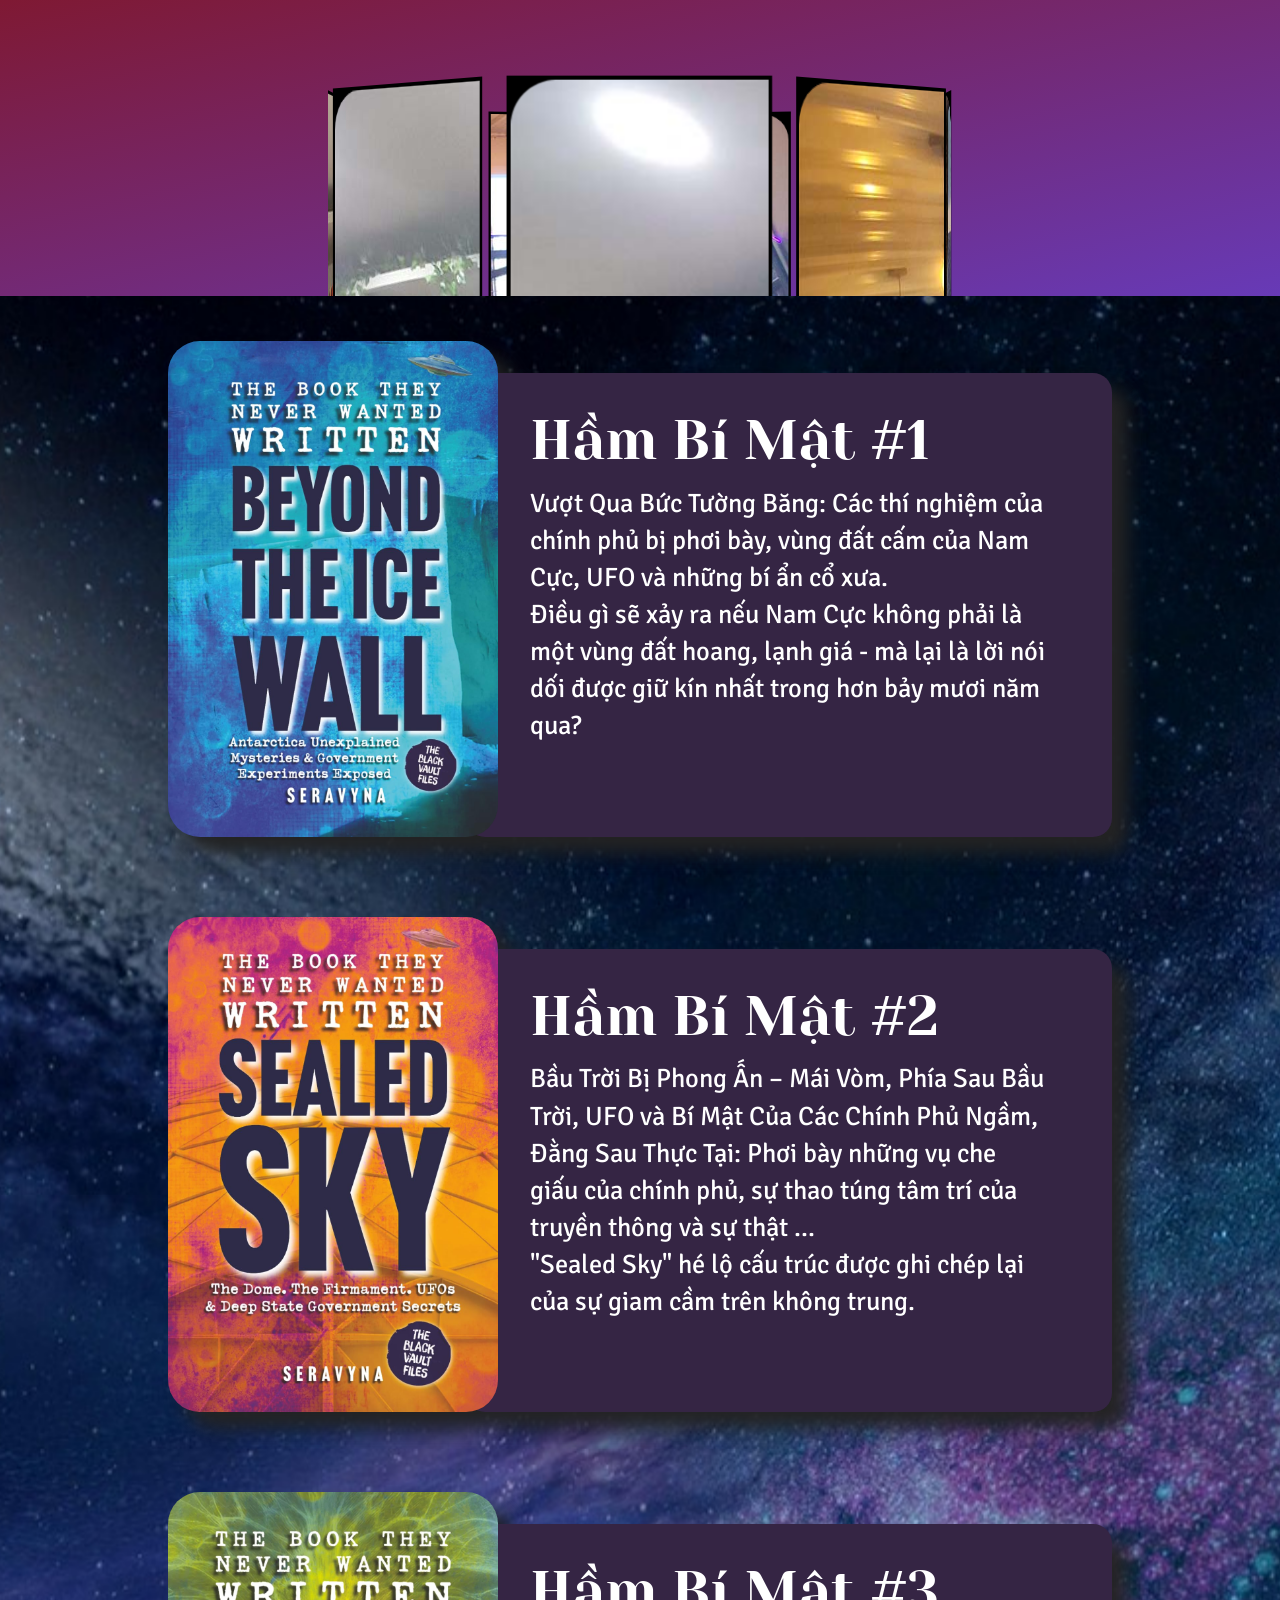
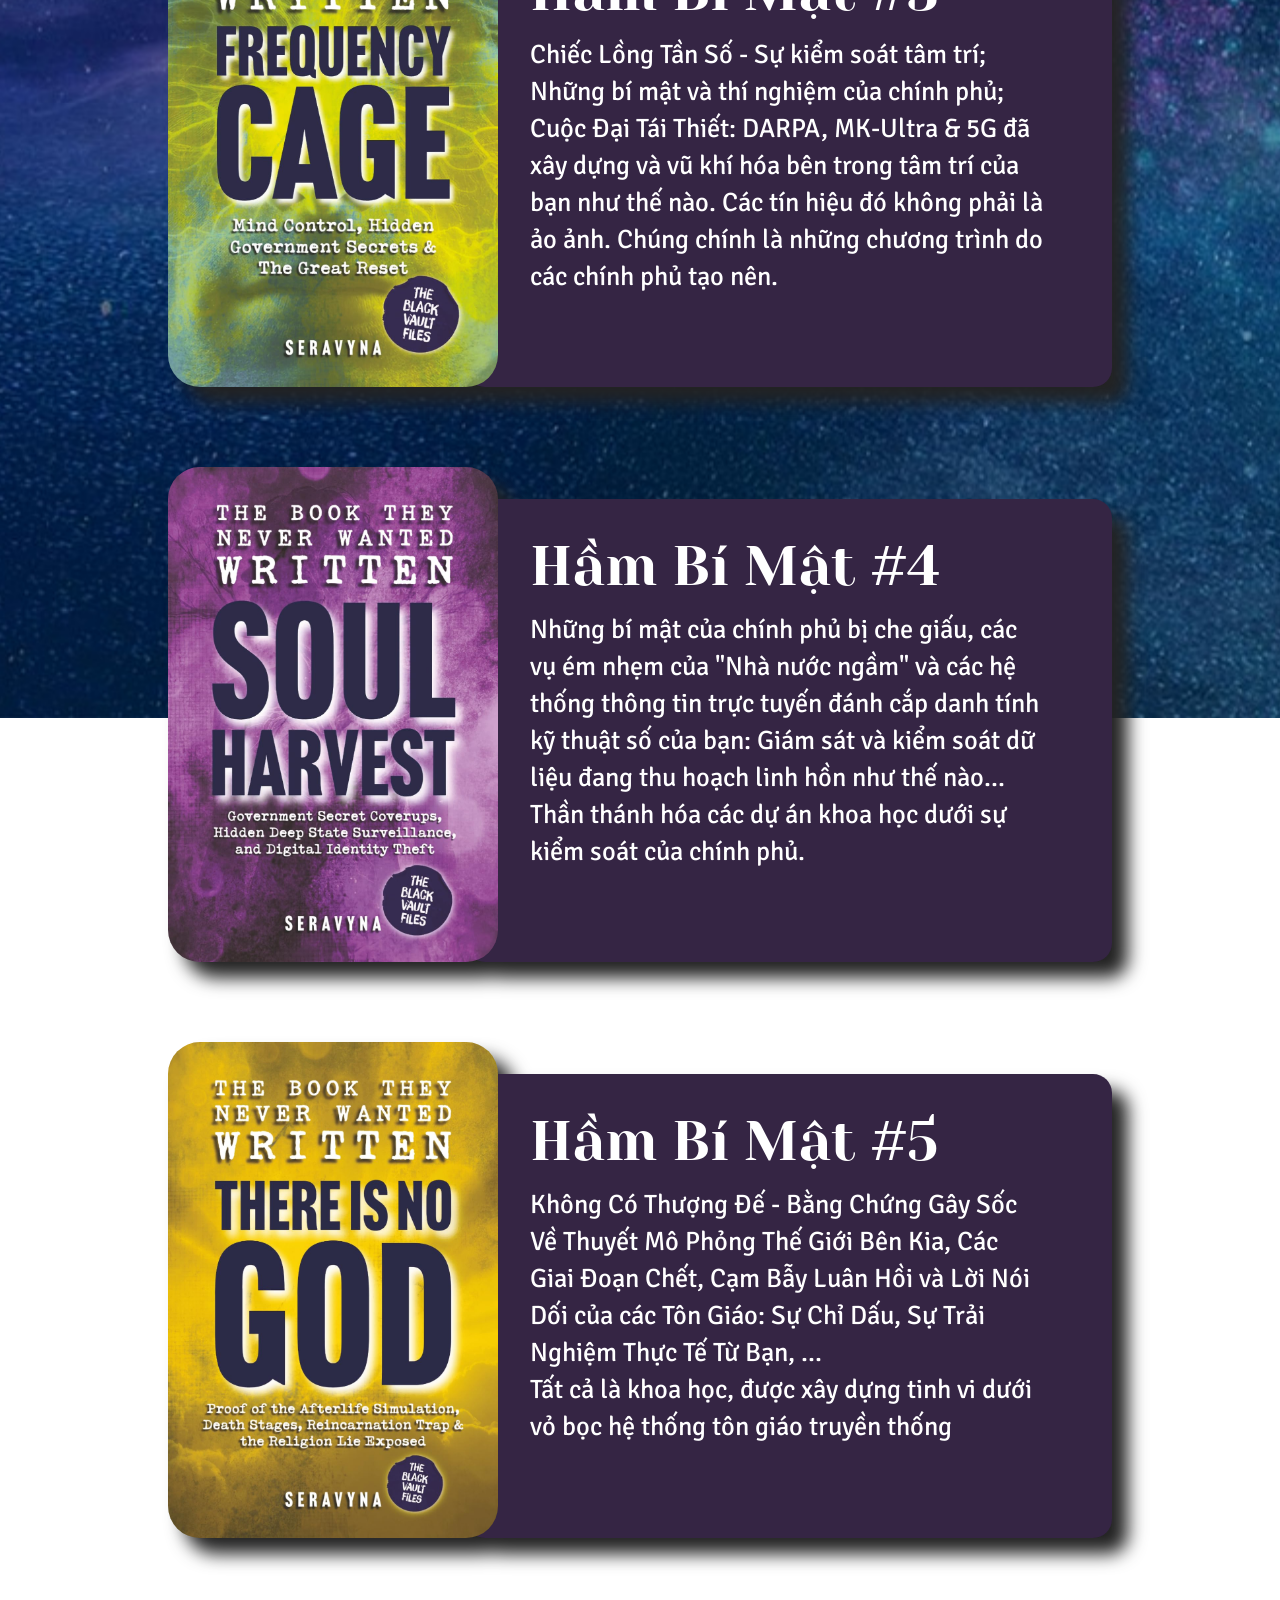
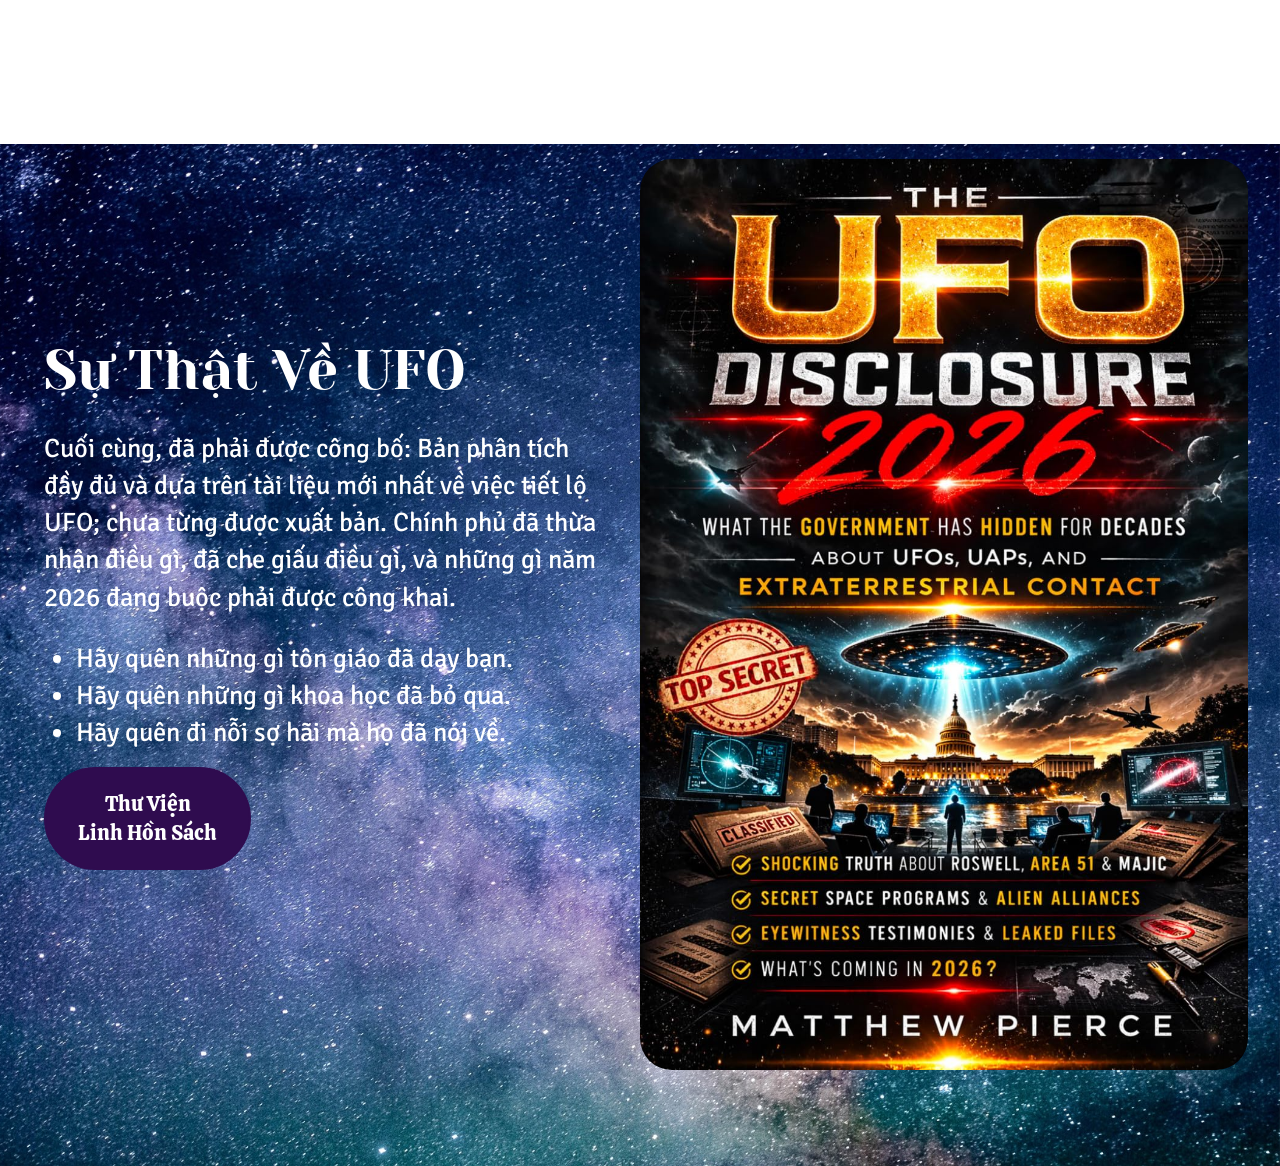
==== commit a509d756: "create github pages" ====
--- a/EzPablo-Intro.html
+++ b/EzPablo-Intro.html
@@ -27,7 +27,7 @@
   <noscript><link rel="stylesheet" href="https://fonts.googleapis.com/css?family=Signika:300,400,500,600,700&display=swap"></noscript>
   <link rel="preload" href="https://fonts.googleapis.com/css?family=Calistoga:400&display=swap" as="style" onload="this.onload=null;this.rel='stylesheet'">
   <noscript><link rel="stylesheet" href="https://fonts.googleapis.com/css?family=Calistoga:400&display=swap"></noscript>
-  <link rel="preload" as="style" href="assets/mobirise/css/mbr-additional.css?v=W944hS"><link rel="stylesheet" href="assets/mobirise/css/mbr-additional.css?v=W944hS" type="text/css">
+  <link rel="preload" as="style" href="assets/mobirise/css/mbr-additional.css?v=HAspNA"><link rel="stylesheet" href="assets/mobirise/css/mbr-additional.css?v=HAspNA" type="text/css">
 
   
   
@@ -144,7 +144,7 @@
                                 <li>Hãy quên đi nỗi sợ hãi mà họ đã nói về.</li>
                             </ul>
                         </div>
-                        <div class="mbr-section-btn mb-4"><a class="btn btn-warning display-4">Dự Án:<br>Thư Viện Linh Hồn Sách<br></a></div>
+                        <div class="mbr-section-btn mb-4"><a class="btn btn-warning display-4">Thư Viện<br>Linh Hồn Sách<br></a></div>
                     </div>
                 </div>
             </div>
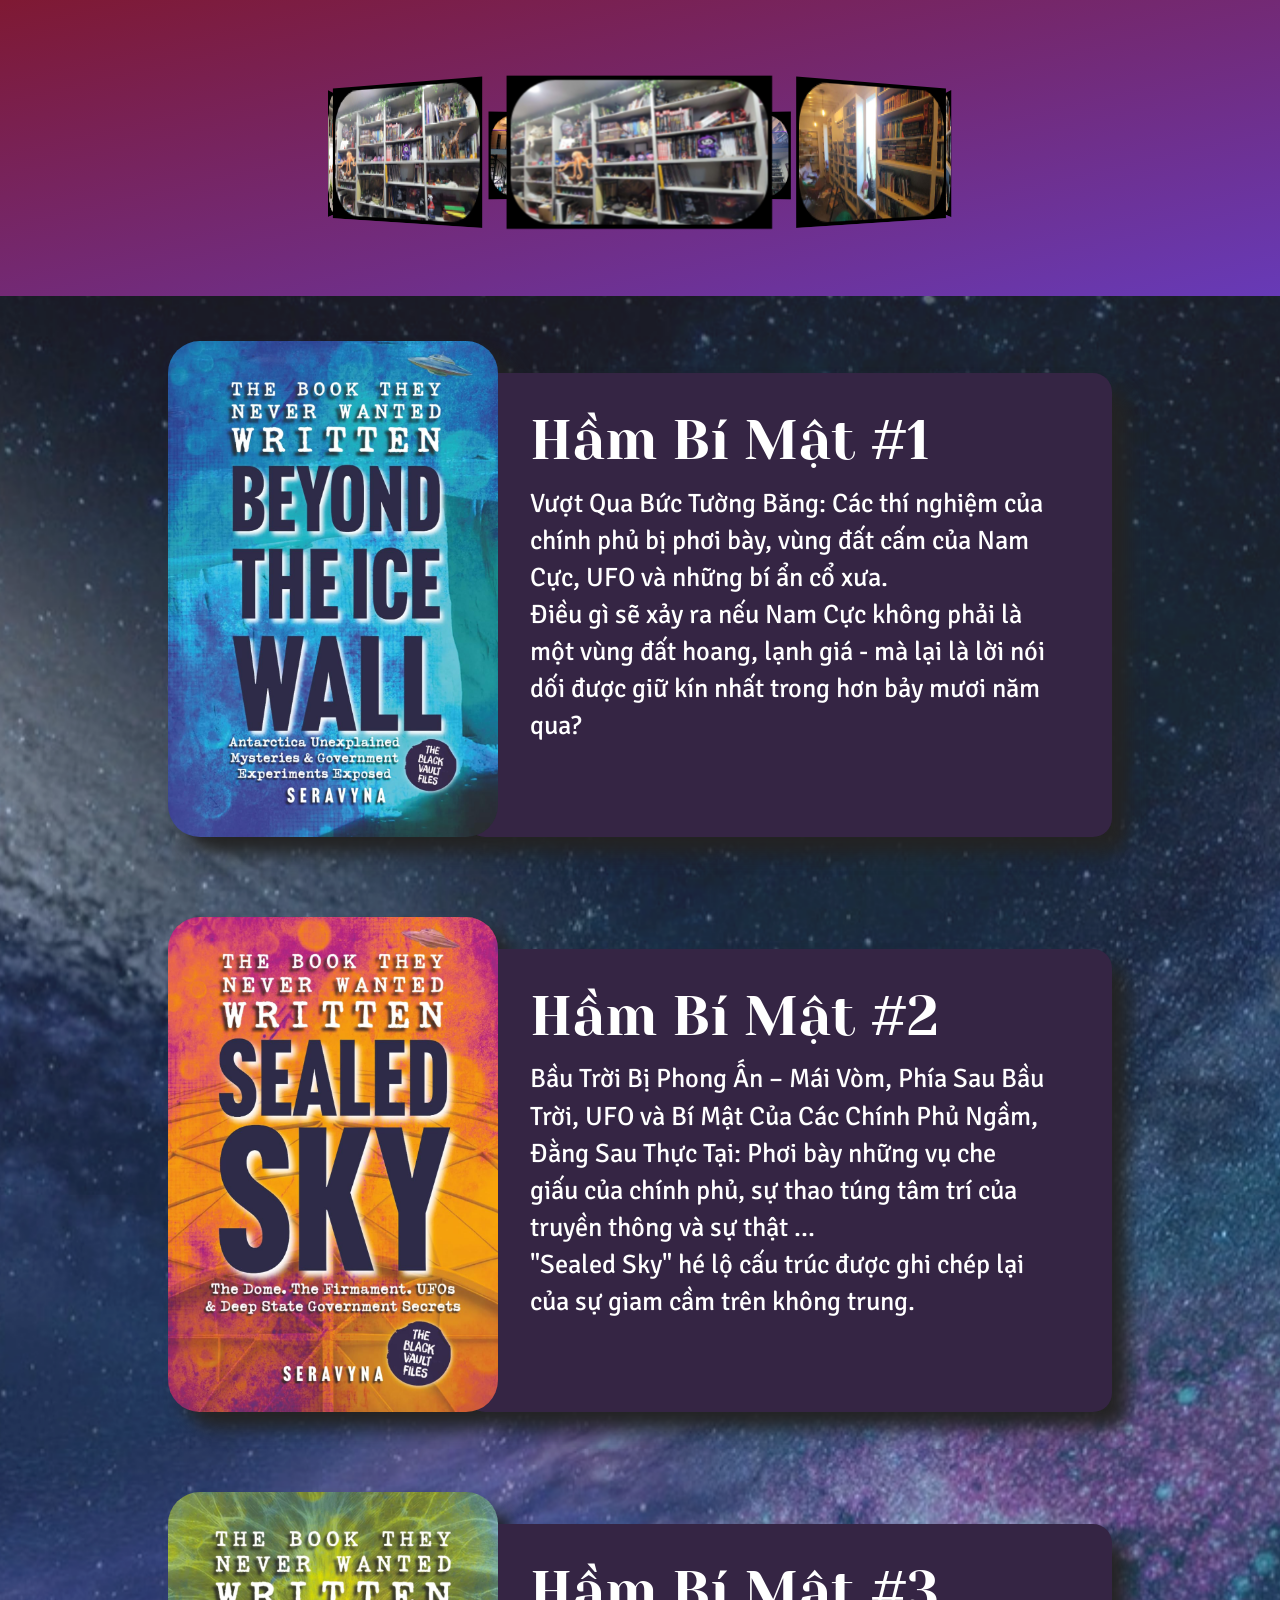
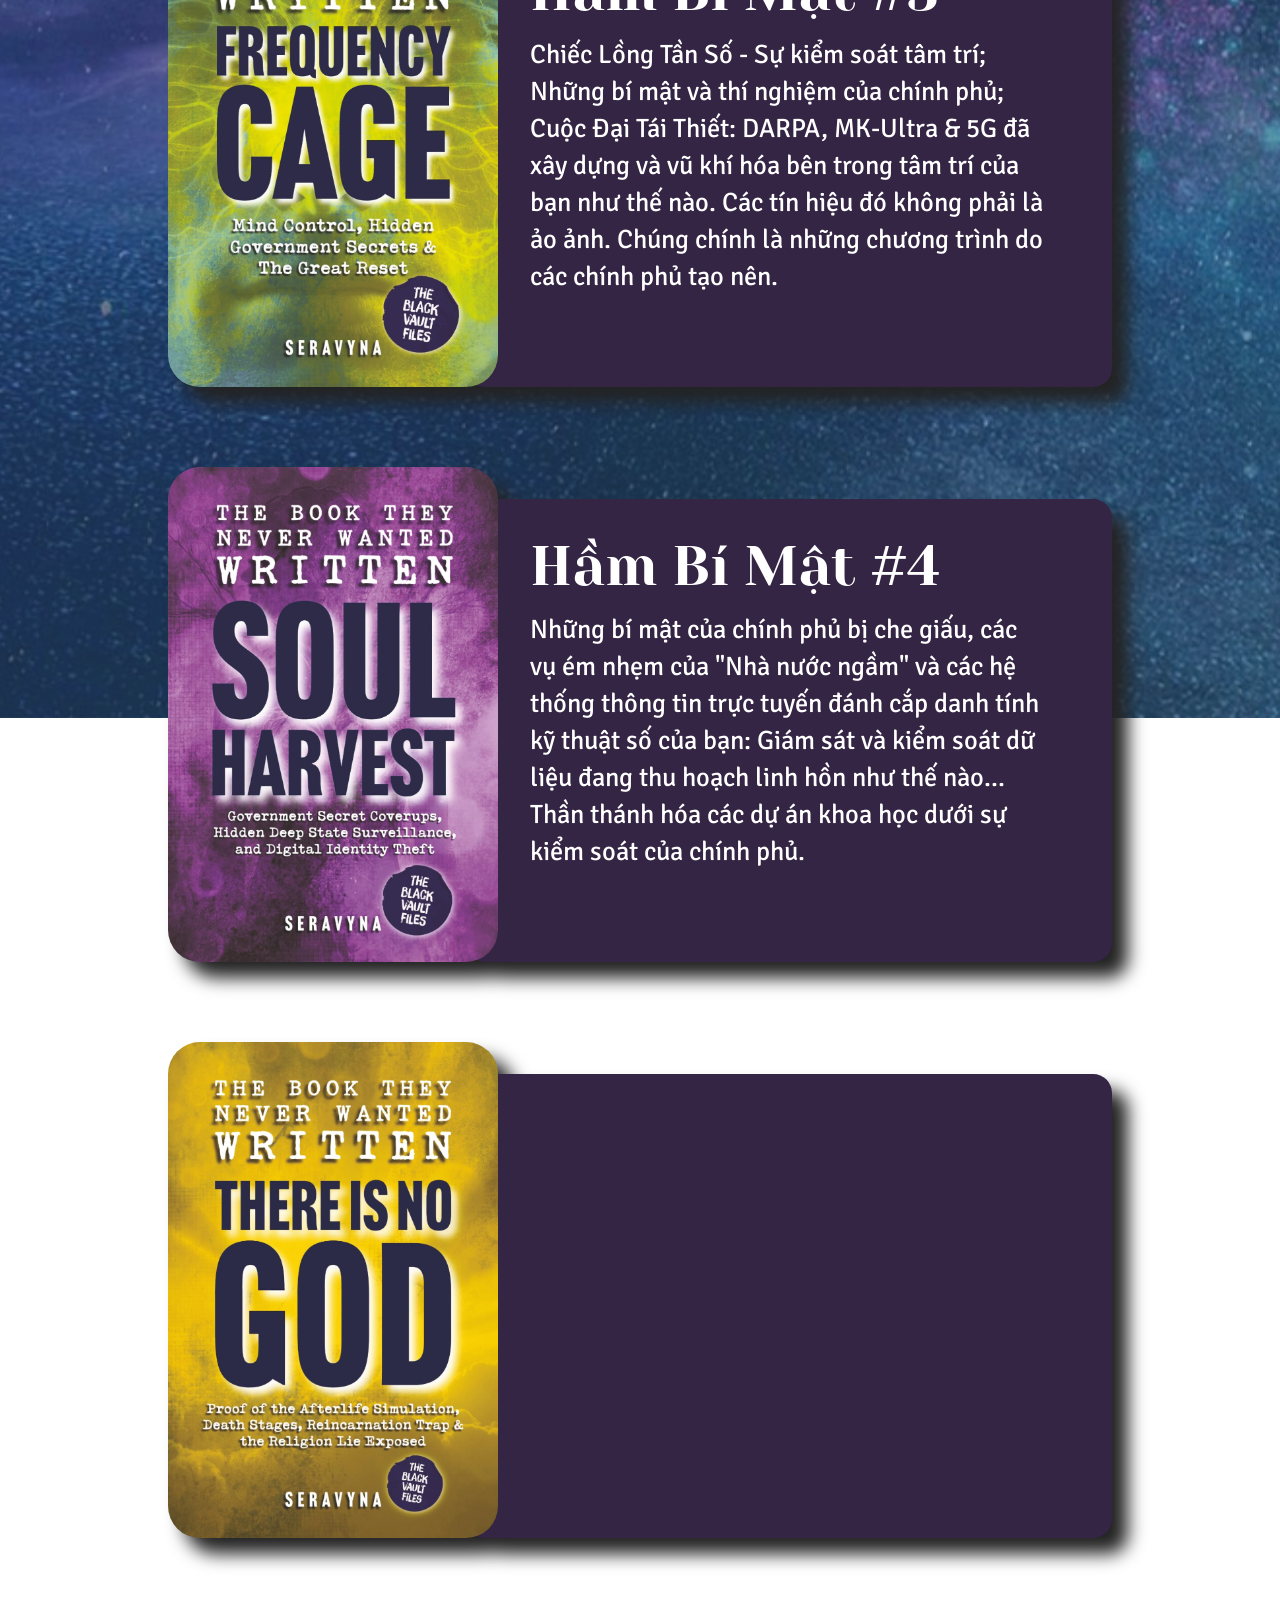
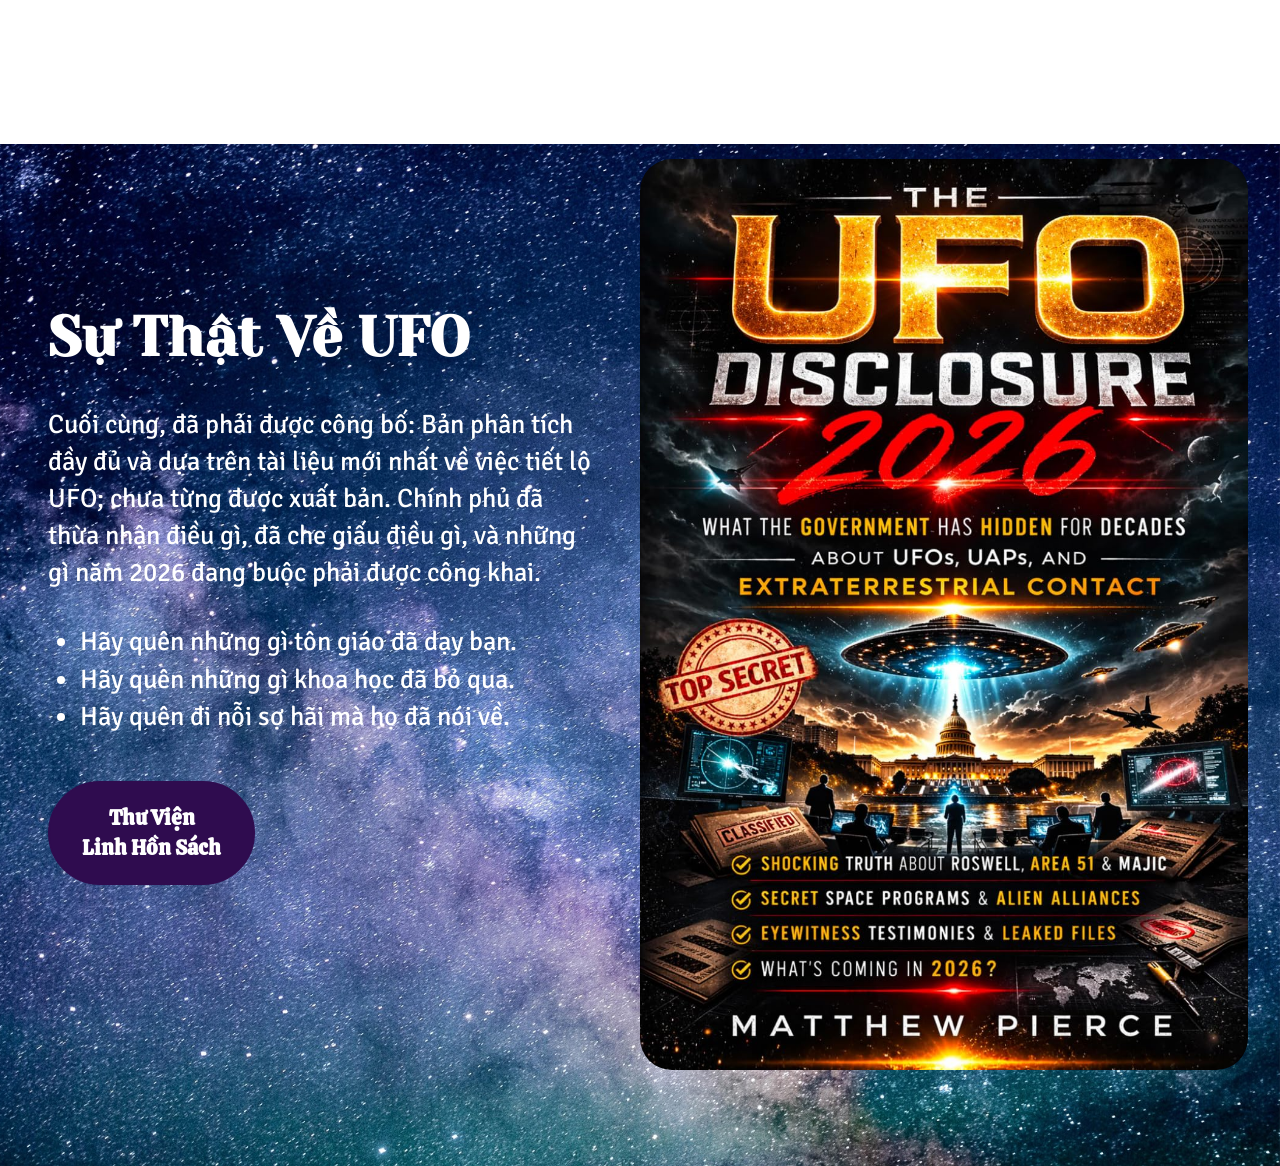
==== commit 9ecf7859: "create github pages" ====
--- a/EzPablo-Intro.html
+++ b/EzPablo-Intro.html
@@ -27,7 +27,9 @@
   <noscript><link rel="stylesheet" href="https://fonts.googleapis.com/css?family=Signika:300,400,500,600,700&display=swap"></noscript>
   <link rel="preload" href="https://fonts.googleapis.com/css?family=Calistoga:400&display=swap" as="style" onload="this.onload=null;this.rel='stylesheet'">
   <noscript><link rel="stylesheet" href="https://fonts.googleapis.com/css?family=Calistoga:400&display=swap"></noscript>
-  <link rel="preload" as="style" href="assets/mobirise/css/mbr-additional.css?v=HAspNA"><link rel="stylesheet" href="assets/mobirise/css/mbr-additional.css?v=HAspNA" type="text/css">
+  <link rel="preload" href="https://fonts.googleapis.com/css?family=Great+Vibes:400&display=swap" as="style" onload="this.onload=null;this.rel='stylesheet'">
+  <noscript><link rel="stylesheet" href="https://fonts.googleapis.com/css?family=Great+Vibes:400&display=swap"></noscript>
+  <link rel="preload" as="style" href="assets/mobirise/css/mbr-additional.css?v=et8nyo"><link rel="stylesheet" href="assets/mobirise/css/mbr-additional.css?v=et8nyo" type="text/css">
 
   
   
@@ -144,7 +146,7 @@
                                 <li>Hãy quên đi nỗi sợ hãi mà họ đã nói về.</li>
                             </ul>
                         </div>
-                        <div class="mbr-section-btn mb-4"><a class="btn btn-warning display-4">Thư Viện<br>Linh Hồn Sách<br></a></div>
+                        <div class="mbr-section-btn mb-4"><a class="btn btn-warning display-4" href="https://pablo.id.vn/NOAH-Network" target="_blank">Thư Viện<br>Linh Hồn Sách<br></a></div>
                     </div>
                 </div>
             </div>
--- a/assets/theme/css/style.css
+++ b/assets/theme/css/style.css
@@ -0,0 +1,971 @@
+@charset "UTF-8";
+section {
+  background-color: #ffffff;
+}
+
+body {
+  font-style: normal;
+  line-height: 1.5;
+  font-weight: 400;
+  color: #232323;
+  position: relative;
+}
+
+button {
+  background-color: transparent;
+  border-color: transparent;
+}
+
+.embla__button,
+.carousel-control {
+  background-color: #edefea !important;
+  opacity: 0.8 !important;
+  color: #464845 !important;
+  border-color: #edefea !important;
+}
+
+.carousel .close,
+.modalWindow .close {
+  background-color: #edefea !important;
+  color: #464845 !important;
+  border-color: #edefea !important;
+  opacity: 0.8 !important;
+}
+
+.carousel .close:hover,
+.modalWindow .close:hover {
+  opacity: 1 !important;
+}
+
+.carousel-indicators li {
+  background-color: #edefea !important;
+  border: 2px solid #464845 !important;
+}
+
+.carousel-indicators li:hover,
+.carousel-indicators li:active {
+  opacity: 0.8 !important;
+}
+
+.embla__button:hover,
+.carousel-control:hover {
+  background-color: #edefea !important;
+  opacity: 1 !important;
+}
+
+.modalWindow-video-container {
+  height: 80%;
+}
+
+section,
+.container,
+.container-fluid {
+  position: relative;
+  word-wrap: break-word;
+}
+
+a.mbr-iconfont:hover {
+  text-decoration: none;
+}
+
+.article .lead p,
+.article .lead ul,
+.article .lead ol,
+.article .lead pre,
+.article .lead blockquote {
+  margin-bottom: 0;
+}
+
+a {
+  font-style: normal;
+  font-weight: 400;
+  cursor: pointer;
+}
+a, a:hover {
+  text-decoration: none;
+}
+
+.mbr-section-title {
+  font-style: normal;
+  line-height: 1.3;
+}
+
+.mbr-section-subtitle {
+  line-height: 1.3;
+}
+
+.mbr-text {
+  font-style: normal;
+  line-height: 1.7;
+}
+
+h1,
+h2,
+h3,
+h4,
+h5,
+h6,
+.display-1,
+.display-2,
+.display-4,
+.display-5,
+.display-7,
+span,
+p,
+a {
+  line-height: 1;
+  word-break: break-word;
+  word-wrap: break-word;
+  font-weight: 400;
+}
+
+b,
+strong {
+  font-weight: bold;
+}
+
+input:-webkit-autofill, input:-webkit-autofill:hover, input:-webkit-autofill:focus, input:-webkit-autofill:active {
+  transition-delay: 9999s;
+  -webkit-transition-property: background-color, color;
+  transition-property: background-color, color;
+}
+
+textarea[type=hidden] {
+  display: none;
+}
+
+section {
+  background-position: 50% 50%;
+  background-repeat: no-repeat;
+  background-size: cover;
+}
+section .mbr-background-video,
+section .mbr-background-video-preview {
+  position: absolute;
+  bottom: 0;
+  left: 0;
+  right: 0;
+  top: 0;
+}
+
+.hidden {
+  visibility: hidden;
+}
+
+.mbr-z-index20 {
+  z-index: 20;
+}
+
+/*! Base colors */
+.mbr-white {
+  color: #ffffff;
+}
+
+.mbr-black {
+  color: #111111;
+}
+
+.mbr-bg-white {
+  background-color: #ffffff;
+}
+
+.mbr-bg-black {
+  background-color: #000000;
+}
+
+/*! Text-aligns */
+.align-left {
+  text-align: left;
+}
+
+.align-center {
+  text-align: center;
+}
+
+.align-right {
+  text-align: right;
+}
+
+/*! Font-weight  */
+.mbr-light {
+  font-weight: 300;
+}
+
+.mbr-regular {
+  font-weight: 400;
+}
+
+.mbr-semibold {
+  font-weight: 500;
+}
+
+.mbr-bold {
+  font-weight: 700;
+}
+
+/*! Media  */
+.media-content {
+  flex-basis: 100%;
+}
+
+.media-container-row {
+  display: flex;
+  flex-direction: row;
+  flex-wrap: wrap;
+  justify-content: center;
+  align-content: center;
+  align-items: start;
+}
+.media-container-row .media-size-item {
+  width: 400px;
+}
+
+.media-container-column {
+  display: flex;
+  flex-direction: column;
+  flex-wrap: wrap;
+  justify-content: center;
+  align-content: center;
+  align-items: stretch;
+}
+.media-container-column > * {
+  width: 100%;
+}
+
+@media (min-width: 992px) {
+  .media-container-row {
+    flex-wrap: nowrap;
+  }
+}
+figure {
+  margin-bottom: 0;
+  overflow: hidden;
+}
+
+figure[mbr-media-size] {
+  transition: width 0.1s;
+}
+
+img,
+iframe {
+  display: block;
+  width: 100%;
+}
+
+.card {
+  background-color: transparent;
+  border: none;
+}
+
+.card-box {
+  width: 100%;
+}
+
+.card-img {
+  text-align: center;
+  flex-shrink: 0;
+  -webkit-flex-shrink: 0;
+}
+
+.media {
+  max-width: 100%;
+  margin: 0 auto;
+}
+
+.mbr-figure {
+  align-self: center;
+}
+
+.media-container > div {
+  max-width: 100%;
+}
+
+.mbr-figure img,
+.card-img img {
+  width: 100%;
+}
+
+@media (max-width: 991px) {
+  .media-size-item {
+    width: auto !important;
+  }
+  .media {
+    width: auto;
+  }
+  .mbr-figure {
+    width: 100% !important;
+  }
+}
+/*! Buttons */
+.mbr-section-btn {
+  margin-left: -0.6rem;
+  margin-right: -0.6rem;
+  font-size: 0;
+}
+
+.btn {
+  font-weight: 600;
+  border-width: 1px;
+  font-style: normal;
+  margin: 0.6rem 0.6rem;
+  white-space: normal;
+  transition: all 0.2s ease-in-out;
+  display: inline-flex;
+  align-items: center;
+  justify-content: center;
+  word-break: break-word;
+}
+
+.btn-sm {
+  font-weight: 600;
+  letter-spacing: 0px;
+  transition: all 0.3s ease-in-out;
+}
+
+.btn-md {
+  font-weight: 600;
+  letter-spacing: 0px;
+  transition: all 0.3s ease-in-out;
+}
+
+.btn-lg {
+  font-weight: 600;
+  letter-spacing: 0px;
+  transition: all 0.3s ease-in-out;
+}
+
+.btn-form {
+  margin: 0;
+}
+.btn-form:hover {
+  cursor: pointer;
+}
+
+nav .mbr-section-btn {
+  margin-left: 0rem;
+  margin-right: 0rem;
+}
+
+/*! Btn icon margin */
+.btn .mbr-iconfont,
+.btn.btn-sm .mbr-iconfont {
+  order: 1;
+  cursor: pointer;
+  margin-left: 0.5rem;
+  vertical-align: sub;
+}
+
+.btn.btn-md .mbr-iconfont,
+.btn.btn-md .mbr-iconfont {
+  margin-left: 0.8rem;
+}
+
+.mbr-regular {
+  font-weight: 400;
+}
+
+.mbr-semibold {
+  font-weight: 500;
+}
+
+.mbr-bold {
+  font-weight: 700;
+}
+
+[type=submit] {
+  -webkit-appearance: none;
+}
+
+/*! Full-screen */
+.mbr-fullscreen .mbr-overlay {
+  min-height: 100vh;
+}
+
+.mbr-fullscreen {
+  display: flex;
+  display: -moz-flex;
+  display: -ms-flex;
+  display: -o-flex;
+  align-items: center;
+  min-height: 100vh;
+  padding-top: 3rem;
+  padding-bottom: 3rem;
+}
+
+/*! Map */
+.map {
+  height: 25rem;
+  position: relative;
+}
+.map iframe {
+  width: 100%;
+  height: 100%;
+}
+
+/*! Scroll to top arrow */
+.mbr-arrow-up {
+  bottom: 25px;
+  right: 90px;
+  position: fixed;
+  text-align: right;
+  z-index: 5000;
+  color: #ffffff;
+  font-size: 22px;
+}
+
+.mbr-arrow-up a {
+  background: rgba(0, 0, 0, 0.2);
+  border-radius: 50%;
+  color: #fff;
+  display: inline-block;
+  height: 60px;
+  width: 60px;
+  border: 2px solid #fff;
+  outline-style: none !important;
+  position: relative;
+  text-decoration: none;
+  transition: all 0.3s ease-in-out;
+  cursor: pointer;
+  text-align: center;
+}
+.mbr-arrow-up a:hover {
+  background-color: rgba(0, 0, 0, 0.4);
+}
+.mbr-arrow-up a i {
+  line-height: 60px;
+}
+
+.mbr-arrow-up-icon {
+  display: block;
+  color: #fff;
+}
+
+.mbr-arrow-up-icon::before {
+  content: "›";
+  display: inline-block;
+  font-family: serif;
+  font-size: 22px;
+  line-height: 1;
+  font-style: normal;
+  position: relative;
+  top: 6px;
+  left: -4px;
+  transform: rotate(-90deg);
+}
+
+/*! Arrow Down */
+.mbr-arrow {
+  position: absolute;
+  bottom: 45px;
+  left: 50%;
+  width: 60px;
+  height: 60px;
+  cursor: pointer;
+  background-color: rgba(80, 80, 80, 0.5);
+  border-radius: 50%;
+  transform: translateX(-50%);
+}
+@media (max-width: 767px) {
+  .mbr-arrow {
+    display: none;
+  }
+}
+.mbr-arrow > a {
+  display: inline-block;
+  text-decoration: none;
+  outline-style: none;
+  animation: arrowdown 1.7s ease-in-out infinite;
+  color: #ffffff;
+}
+.mbr-arrow > a > i {
+  position: absolute;
+  top: -2px;
+  left: 15px;
+  font-size: 2rem;
+}
+
+#scrollToTop a i::before {
+  content: "";
+  position: absolute;
+  display: block;
+  border-bottom: 2.5px solid #fff;
+  border-left: 2.5px solid #fff;
+  width: 27.8%;
+  height: 27.8%;
+  left: 50%;
+  top: 51%;
+  transform: translateY(-30%) translateX(-50%) rotate(135deg);
+}
+
+@keyframes arrowdown {
+  0% {
+    transform: translateY(0px);
+  }
+  50% {
+    transform: translateY(-5px);
+  }
+  100% {
+    transform: translateY(0px);
+  }
+}
+@media (max-width: 500px) {
+  .mbr-arrow-up {
+    left: 0;
+    right: 0;
+    text-align: center;
+  }
+}
+/*Gradients animation*/
+@keyframes gradient-animation {
+  from {
+    background-position: 0% 100%;
+    animation-timing-function: ease-in-out;
+  }
+  to {
+    background-position: 100% 0%;
+    animation-timing-function: ease-in-out;
+  }
+}
+.bg-gradient {
+  background-size: 200% 200%;
+  animation: gradient-animation 5s infinite alternate;
+  -webkit-animation: gradient-animation 5s infinite alternate;
+}
+
+.menu .navbar-brand {
+  display: -webkit-flex;
+}
+.menu .navbar-brand span {
+  display: flex;
+  display: -webkit-flex;
+}
+.menu .navbar-brand .navbar-caption-wrap {
+  display: -webkit-flex;
+}
+.menu .navbar-brand .navbar-logo img {
+  display: -webkit-flex;
+  width: auto;
+}
+@media (min-width: 768px) and (max-width: 991px) {
+  .menu .navbar-toggleable-sm .navbar-nav {
+    display: -ms-flexbox;
+  }
+}
+@media (max-width: 991px) {
+  .menu .navbar-collapse {
+    max-height: 93.5vh;
+  }
+  .menu .navbar-collapse.show {
+    overflow: auto;
+  }
+}
+@media (min-width: 992px) {
+  .menu .navbar-nav.nav-dropdown {
+    display: -webkit-flex;
+  }
+  .menu .navbar-toggleable-sm .navbar-collapse {
+    display: -webkit-flex !important;
+  }
+  .menu .collapsed .navbar-collapse {
+    max-height: 93.5vh;
+  }
+  .menu .collapsed .navbar-collapse.show {
+    overflow: auto;
+  }
+}
+@media (max-width: 767px) {
+  .menu .navbar-collapse {
+    max-height: 80vh;
+  }
+}
+
+.nav-link .mbr-iconfont {
+  margin-right: 0.5rem;
+}
+
+.navbar {
+  display: -webkit-flex;
+  -webkit-flex-wrap: wrap;
+  -webkit-align-items: center;
+  -webkit-justify-content: space-between;
+}
+
+.navbar-collapse {
+  -webkit-flex-basis: 100%;
+  -webkit-flex-grow: 1;
+  -webkit-align-items: center;
+}
+
+.nav-dropdown .link {
+  padding: 0.667em 1.667em !important;
+  margin: 0 !important;
+}
+
+.nav {
+  display: -webkit-flex;
+  -webkit-flex-wrap: wrap;
+}
+
+.row {
+  display: -webkit-flex;
+  -webkit-flex-wrap: wrap;
+}
+
+.justify-content-center {
+  -webkit-justify-content: center;
+}
+
+.form-inline {
+  display: -webkit-flex;
+}
+
+.card-wrapper {
+  -webkit-flex: 1;
+}
+
+.carousel-control {
+  z-index: 10;
+  display: -webkit-flex;
+}
+
+.carousel-controls {
+  display: -webkit-flex;
+}
+
+.media {
+  display: -webkit-flex;
+}
+
+.form-group:focus {
+  outline: none;
+}
+
+.jq-selectbox__select {
+  padding: 7px 0;
+  position: relative;
+}
+
+.jq-selectbox__dropdown {
+  overflow: hidden;
+  border-radius: 10px;
+  position: absolute;
+  top: 100%;
+  left: 0 !important;
+  width: 100% !important;
+}
+
+.jq-selectbox__trigger-arrow {
+  right: 0;
+  transform: translateY(-50%);
+}
+
+.jq-selectbox li {
+  padding: 1.07em 0.5em;
+}
+
+input[type=range] {
+  padding-left: 0 !important;
+  padding-right: 0 !important;
+}
+
+.modal-dialog,
+.modal-content {
+  height: 100%;
+}
+
+.modal-dialog .carousel-inner {
+  height: calc(100vh - 1.75rem);
+}
+@media (max-width: 575px) {
+  .modal-dialog .carousel-inner {
+    height: calc(100vh - 1rem);
+  }
+}
+
+.carousel-item {
+  text-align: center;
+}
+
+.carousel-item img {
+  margin: auto;
+}
+
+.navbar-toggler {
+  align-self: flex-start;
+  padding: 0.25rem 0.75rem;
+  font-size: 1.25rem;
+  line-height: 1;
+  background: transparent;
+  border: 1px solid transparent;
+  border-radius: 0.25rem;
+}
+
+.navbar-toggler:focus,
+.navbar-toggler:hover {
+  text-decoration: none;
+  box-shadow: none;
+}
+
+.navbar-toggler-icon {
+  display: inline-block;
+  width: 1.5em;
+  height: 1.5em;
+  vertical-align: middle;
+  content: "";
+  background: no-repeat center center;
+  background-size: 100% 100%;
+}
+
+.navbar-toggler-left {
+  position: absolute;
+  left: 1rem;
+}
+
+.navbar-toggler-right {
+  position: absolute;
+  right: 1rem;
+}
+
+.card-img {
+  width: auto;
+}
+
+.menu .navbar.collapsed:not(.beta-menu) {
+  flex-direction: column;
+}
+
+.carousel-item.active,
+.carousel-item-next,
+.carousel-item-prev {
+  display: flex;
+}
+
+.note-air-layout .dropup .dropdown-menu,
+.note-air-layout .navbar-fixed-bottom .dropdown .dropdown-menu {
+  bottom: initial !important;
+}
+
+html,
+body {
+  height: auto;
+  min-height: 100vh;
+}
+
+.dropup .dropdown-toggle::after {
+  display: none;
+}
+
+.form-asterisk {
+  font-family: initial;
+  position: absolute;
+  top: -2px;
+  font-weight: normal;
+}
+
+.form-control-label {
+  position: relative;
+  cursor: pointer;
+  margin-bottom: 0.357em;
+  padding: 0;
+}
+
+.alert {
+  color: #ffffff;
+  border-radius: 0;
+  border: 0;
+  font-size: 1.1rem;
+  line-height: 1.5;
+  margin-bottom: 1.875rem;
+  padding: 1.25rem;
+  position: relative;
+  text-align: center;
+}
+.alert.alert-form::after {
+  background-color: inherit;
+  bottom: -7px;
+  content: "";
+  display: block;
+  height: 14px;
+  left: 50%;
+  margin-left: -7px;
+  position: absolute;
+  transform: rotate(45deg);
+  width: 14px;
+}
+
+.form-control {
+  background-color: #ffffff;
+  background-clip: border-box;
+  color: #232323;
+  line-height: 1rem !important;
+  height: auto;
+  padding: 1.2rem 2rem;
+  transition: border-color 0.25s ease 0s;
+  border: 1px solid transparent !important;
+  border-radius: 4px;
+  box-shadow: rgba(0, 0, 0, 0.07) 0px 1px 1px 0px, rgba(0, 0, 0, 0.07) 0px 1px 3px 0px, rgba(0, 0, 0, 0.03) 0px 0px 0px 1px;
+}
+.form-active .form-control:invalid {
+  border-color: red;
+}
+
+.row > * {
+  padding-right: 1rem;
+  padding-left: 1rem;
+}
+
+form .row {
+  margin-left: -0.6rem;
+  margin-right: -0.6rem;
+}
+form .row [class*=col] {
+  padding-left: 0.6rem;
+  padding-right: 0.6rem;
+}
+
+form .mbr-section-btn {
+  padding-left: 0.6rem;
+  padding-right: 0.6rem;
+}
+
+form .form-check-input {
+  margin-top: 0.5;
+}
+
+textarea.form-control {
+  line-height: 1.5rem !important;
+}
+
+.form-group {
+  margin-bottom: 1.2rem;
+}
+
+.form-control,
+form .btn {
+  min-height: 48px;
+}
+
+.gdpr-block label span.textGDPR input[name=gdpr] {
+  top: 7px;
+}
+
+.form-control:focus {
+  box-shadow: none;
+}
+
+:focus {
+  outline: none;
+}
+
+.mbr-overlay {
+  background-color: #000;
+  bottom: 0;
+  left: 0;
+  opacity: 0.5;
+  position: absolute;
+  right: 0;
+  top: 0;
+  z-index: 0;
+  pointer-events: none;
+}
+
+blockquote {
+  font-style: italic;
+  padding: 3rem;
+  font-size: 1.09rem;
+  position: relative;
+  border-left: 3px solid;
+}
+
+ul,
+ol,
+pre,
+blockquote {
+  margin-bottom: 2.3125rem;
+}
+
+.mt-4 {
+  margin-top: 2rem !important;
+}
+
+.mb-4 {
+  margin-bottom: 2rem !important;
+}
+
+.container,
+.container-fluid {
+  padding-left: 16px;
+  padding-right: 16px;
+}
+
+.row {
+  margin-left: -16px;
+  margin-right: -16px;
+}
+.row > [class*=col] {
+  padding-left: 16px;
+  padding-right: 16px;
+}
+
+@media (min-width: 992px) {
+  .container-fluid {
+    padding-left: 32px;
+    padding-right: 32px;
+  }
+}
+@media (max-width: 991px) {
+  .mbr-container {
+    padding-left: 16px;
+    padding-right: 16px;
+  }
+}
+.app-video-wrapper > img {
+  opacity: 1;
+}
+
+.app-video-wrapper {
+  background: transparent;
+}
+
+.item {
+  position: relative;
+}
+
+.dropdown-menu .dropdown-menu {
+  left: 100%;
+}
+
+.dropdown-item + .dropdown-menu {
+  display: none;
+}
+
+.dropdown-item + .dropdown-menu.show {
+  display: block;
+}
+
+@media (hover: hover) and (pointer: fine) {
+  .dropdown-item:hover + .dropdown-menu,
+  .dropdown-menu:hover {
+    display: block;
+  }
+}
+
+@media (min-aspect-ratio: 16/9) {
+  .mbr-video-foreground {
+    height: 300% !important;
+    top: -100% !important;
+  }
+}
+@media (max-aspect-ratio: 16/9) {
+  .mbr-video-foreground {
+    width: 300% !important;
+    left: -100% !important;
+  }
+}.engine {
+	position: absolute;
+	text-indent: -2400px;
+	text-align: center;
+	padding: 0;
+	top: 0;
+	left: -2400px;
+}
--- a/assets/mobirise/css/mbr-additional.css
+++ b/assets/mobirise/css/mbr-additional.css
@@ -153,7 +153,7 @@
   background-color: #3a341c !important;
 }
 .bg-info {
-  background-color: #320707 !important;
+  background-color: #9fe870 !important;
 }
 .bg-warning {
   background-color: #2f0c4f !important;
@@ -185,9 +185,9 @@
 }
 .btn-secondary,
 .btn-secondary:active {
-  background-color: #ffd7ef !important;
-  border-color: #ffd7ef !important;
-  color: #d70081 !important;
+  background-color: #0c2c68 !important;
+  border-color: #0c2c68 !important;
+  color: #ffffff !important;
   box-shadow: none;
 }
 .btn-secondary:hover,
@@ -195,21 +195,21 @@
 .btn-secondary.focus,
 .btn-secondary.active {
   color: inherit;
-  background-color: #ffffff !important;
-  border-color: #ffffff !important;
+  background-color: #113f96 !important;
+  border-color: #113f96 !important;
   box-shadow: none;
 }
 .btn-secondary.disabled,
 .btn-secondary:disabled {
-  color: #d70081 !important;
-  background-color: #ffffff !important;
-  border-color: #ffffff !important;
+  color: #ffffff !important;
+  background-color: #113f96 !important;
+  border-color: #113f96 !important;
 }
 .btn-info,
 .btn-info:active {
-  background-color: #320707 !important;
-  border-color: #320707 !important;
-  color: #ffffff !important;
+  background-color: #9fe870 !important;
+  border-color: #9fe870 !important;
+  color: #264d0c !important;
   box-shadow: none;
 }
 .btn-info:hover,
@@ -217,15 +217,15 @@
 .btn-info.focus,
 .btn-info.active {
   color: inherit;
-  background-color: #5f0d0d !important;
-  border-color: #5f0d0d !important;
+  background-color: #bcef9c !important;
+  border-color: #bcef9c !important;
   box-shadow: none;
 }
 .btn-info.disabled,
 .btn-info:disabled {
-  color: #ffffff !important;
-  background-color: #5f0d0d !important;
-  border-color: #5f0d0d !important;
+  color: #264d0c !important;
+  background-color: #bcef9c !important;
+  border-color: #bcef9c !important;
 }
 .btn-success,
 .btn-success:active {
@@ -361,44 +361,44 @@
 .btn-secondary-outline,
 .btn-secondary-outline:active {
   background-color: transparent !important;
-  border-color: #ffd7ef;
-  color: #ffd7ef;
+  border-color: #0c2c68;
+  color: #0c2c68;
 }
 .btn-secondary-outline:hover,
 .btn-secondary-outline:focus,
 .btn-secondary-outline.focus,
 .btn-secondary-outline.active {
-  color: #ff80cc !important;
-  background-color: transparent !important;
-  border-color: #ff80cc !important;
+  color: #030b1a !important;
+  background-color: transparent !important;
+  border-color: #030b1a !important;
   box-shadow: none !important;
 }
 .btn-secondary-outline.disabled,
 .btn-secondary-outline:disabled {
-  color: #d70081 !important;
-  background-color: #ffd7ef !important;
-  border-color: #ffd7ef !important;
+  color: #ffffff !important;
+  background-color: #0c2c68 !important;
+  border-color: #0c2c68 !important;
 }
 .btn-info-outline,
 .btn-info-outline:active {
   background-color: transparent !important;
-  border-color: #320707;
-  color: #320707;
+  border-color: #9fe870;
+  color: #9fe870;
 }
 .btn-info-outline:hover,
 .btn-info-outline:focus,
 .btn-info-outline.focus,
 .btn-info-outline.active {
-  color: #000000 !important;
-  background-color: transparent !important;
-  border-color: #000000 !important;
+  color: #6ddc25 !important;
+  background-color: transparent !important;
+  border-color: #6ddc25 !important;
   box-shadow: none !important;
 }
 .btn-info-outline.disabled,
 .btn-info-outline:disabled {
-  color: #ffffff !important;
-  background-color: #320707 !important;
-  border-color: #320707 !important;
+  color: #264d0c !important;
+  background-color: #9fe870 !important;
+  border-color: #9fe870 !important;
 }
 .btn-success-outline,
 .btn-success-outline:active {
@@ -509,13 +509,13 @@
   color: #9fe870 !important;
 }
 .text-secondary {
-  color: #ffd7ef !important;
+  color: #0c2c68 !important;
 }
 .text-success {
   color: #3a341c !important;
 }
 .text-info {
-  color: #320707 !important;
+  color: #9fe870 !important;
 }
 .text-warning {
   color: #2f0c4f !important;
@@ -537,7 +537,7 @@
 a.text-secondary:hover,
 a.text-secondary:focus,
 a.text-secondary.active {
-  color: #ff71c6 !important;
+  color: #01050d !important;
 }
 a.text-success:hover,
 a.text-success:focus,
@@ -547,7 +547,7 @@
 a.text-info:hover,
 a.text-info:focus,
 a.text-info.active {
-  color: #000000 !important;
+  color: #66d022 !important;
 }
 a.text-warning:hover,
 a.text-warning:focus,
@@ -587,7 +587,7 @@
   background-color: #70c770;
 }
 .alert-info {
-  background-color: #320707;
+  background-color: #9fe870;
 }
 .alert-warning {
   background-color: #2f0c4f;
@@ -626,7 +626,7 @@
 }
 .mbr-plan-header.bg-info .mbr-plan-subtitle,
 .mbr-plan-header.bg-info .mbr-plan-price-desc {
-  color: #f3abab;
+  color: #ffffff;
 }
 .mbr-plan-header.bg-warning .mbr-plan-subtitle,
 .mbr-plan-header.bg-warning .mbr-plan-price-desc {
@@ -714,8 +714,8 @@
 }
 .xdsoft_datetimepicker .xdsoft_calendar td:hover,
 .xdsoft_datetimepicker .xdsoft_timepicker .xdsoft_time_box > div > div:hover {
-  color: #000000 !important;
-  background: #ffd7ef !important;
+  color: #ffffff !important;
+  background: #0c2c68 !important;
   box-shadow: none !important;
 }
 .lazy-bg {
@@ -779,6 +779,14 @@
   outline-offset: 2px !important;
   transition: outline 0.2s ease-in-out;
 }
+.wz-pablo {
+  font-family: 'Great Vibes', handwriting;
+  font-size: 1.4rem;
+  line-height: 1.5;
+}
+.wz-pablo > .mbr-iconfont {
+  font-size: 1.4rem;
+}
 .cid-aa47ZVex5S {
   padding-top: 0px;
   padding-bottom: 0px;
@@ -1282,3 +1290,88 @@
 .cid-viylTpRKun .mbr-section-btn {
   color: #ffffff;
 }
+.cid-vkQ1IM6BbN {
+  background-color: #ffffff;
+  padding-top: 0px;
+  padding-bottom: 0px;
+}
+.cid-vkQ1IM6BbN img {
+  object-fit: contain;
+  border-radius: 0 !important;
+}
+.cid-vkQ2afIOZF {
+  padding-top: 0rem;
+  padding-bottom: 5rem;
+  background-color: #ffffff;
+}
+.cid-vkQ2afIOZF .mbr-fallback-image.disabled {
+  display: none;
+}
+.cid-vkQ2afIOZF .mbr-fallback-image {
+  display: block;
+  background-size: cover;
+  background-position: center center;
+  width: 100%;
+  height: 100%;
+  position: absolute;
+  top: 0;
+}
+.cid-vkQ2afIOZF .nav-tabs .nav-item.open .nav-link:focus,
+.cid-vkQ2afIOZF .nav-tabs .nav-link.active:focus {
+  outline: none;
+}
+.cid-vkQ2afIOZF .nav-tabs {
+  flex-wrap: wrap;
+  border-bottom: 1px solid #00a7dd;
+}
+@media (max-width: 767px) {
+  .cid-vkQ2afIOZF .nav-item {
+    width: 100%;
+    margin: 0;
+  }
+}
+.cid-vkQ2afIOZF .nav-tabs .nav-link {
+  transition: all .5s;
+  border: none;
+  border-bottom: 3px solid transparent;
+  border-radius: 0 !important;
+}
+.cid-vkQ2afIOZF .nav-tabs .nav-link:not(.active) {
+  color: #000000;
+}
+.cid-vkQ2afIOZF .nav-tabs .nav-item {
+  margin-right: 1.5rem;
+}
+.cid-vkQ2afIOZF .nav-link,
+.cid-vkQ2afIOZF .nav-link.active {
+  padding: 1rem 0;
+  background-color: transparent;
+}
+.cid-vkQ2afIOZF .nav-tabs .nav-link.active {
+  color: #00a7dd;
+  border-bottom: 3px solid #00a7dd;
+}
+.cid-vkQ2afIOZF .mbr-section-subtitle {
+  text-align: center;
+}
+.cid-vkQ2afIOZF .mbr-section-title {
+  text-align: center;
+  color: #5e4a1d;
+}
+.cid-vkQ2afIOZF .mbr-text {
+  text-align: justify;
+  color: #1e1e1e;
+}
+.cid-qXqSPvRXWA {
+  padding-top: 15px;
+  padding-bottom: 15px;
+  background: linear-gradient(0deg, #14000a, #a27c22);
+  position: fixed;
+  left: 0;
+  bottom: 0;
+  width: 100%;
+  z-index: 20;
+}
+.cid-qXqSPvRXWA .media-container-row .mbr-text {
+  color: #ffffff;
+}
--- a/assets/mobirise/css/mbr-additional.css
+++ b/assets/mobirise/css/mbr-additional.css
@@ -153,7 +153,7 @@
   background-color: #3a341c !important;
 }
 .bg-info {
-  background-color: #320707 !important;
+  background-color: #9fe870 !important;
 }
 .bg-warning {
   background-color: #2f0c4f !important;
@@ -185,9 +185,9 @@
 }
 .btn-secondary,
 .btn-secondary:active {
-  background-color: #ffd7ef !important;
-  border-color: #ffd7ef !important;
-  color: #d70081 !important;
+  background-color: #0c2c68 !important;
+  border-color: #0c2c68 !important;
+  color: #ffffff !important;
   box-shadow: none;
 }
 .btn-secondary:hover,
@@ -195,21 +195,21 @@
 .btn-secondary.focus,
 .btn-secondary.active {
   color: inherit;
-  background-color: #ffffff !important;
-  border-color: #ffffff !important;
+  background-color: #113f96 !important;
+  border-color: #113f96 !important;
   box-shadow: none;
 }
 .btn-secondary.disabled,
 .btn-secondary:disabled {
-  color: #d70081 !important;
-  background-color: #ffffff !important;
-  border-color: #ffffff !important;
+  color: #ffffff !important;
+  background-color: #113f96 !important;
+  border-color: #113f96 !important;
 }
 .btn-info,
 .btn-info:active {
-  background-color: #320707 !important;
-  border-color: #320707 !important;
-  color: #ffffff !important;
+  background-color: #9fe870 !important;
+  border-color: #9fe870 !important;
+  color: #264d0c !important;
   box-shadow: none;
 }
 .btn-info:hover,
@@ -217,15 +217,15 @@
 .btn-info.focus,
 .btn-info.active {
   color: inherit;
-  background-color: #5f0d0d !important;
-  border-color: #5f0d0d !important;
+  background-color: #bcef9c !important;
+  border-color: #bcef9c !important;
   box-shadow: none;
 }
 .btn-info.disabled,
 .btn-info:disabled {
-  color: #ffffff !important;
-  background-color: #5f0d0d !important;
-  border-color: #5f0d0d !important;
+  color: #264d0c !important;
+  background-color: #bcef9c !important;
+  border-color: #bcef9c !important;
 }
 .btn-success,
 .btn-success:active {
@@ -361,44 +361,44 @@
 .btn-secondary-outline,
 .btn-secondary-outline:active {
   background-color: transparent !important;
-  border-color: #ffd7ef;
-  color: #ffd7ef;
+  border-color: #0c2c68;
+  color: #0c2c68;
 }
 .btn-secondary-outline:hover,
 .btn-secondary-outline:focus,
 .btn-secondary-outline.focus,
 .btn-secondary-outline.active {
-  color: #ff80cc !important;
-  background-color: transparent !important;
-  border-color: #ff80cc !important;
+  color: #030b1a !important;
+  background-color: transparent !important;
+  border-color: #030b1a !important;
   box-shadow: none !important;
 }
 .btn-secondary-outline.disabled,
 .btn-secondary-outline:disabled {
-  color: #d70081 !important;
-  background-color: #ffd7ef !important;
-  border-color: #ffd7ef !important;
+  color: #ffffff !important;
+  background-color: #0c2c68 !important;
+  border-color: #0c2c68 !important;
 }
 .btn-info-outline,
 .btn-info-outline:active {
   background-color: transparent !important;
-  border-color: #320707;
-  color: #320707;
+  border-color: #9fe870;
+  color: #9fe870;
 }
 .btn-info-outline:hover,
 .btn-info-outline:focus,
 .btn-info-outline.focus,
 .btn-info-outline.active {
-  color: #000000 !important;
-  background-color: transparent !important;
-  border-color: #000000 !important;
+  color: #6ddc25 !important;
+  background-color: transparent !important;
+  border-color: #6ddc25 !important;
   box-shadow: none !important;
 }
 .btn-info-outline.disabled,
 .btn-info-outline:disabled {
-  color: #ffffff !important;
-  background-color: #320707 !important;
-  border-color: #320707 !important;
+  color: #264d0c !important;
+  background-color: #9fe870 !important;
+  border-color: #9fe870 !important;
 }
 .btn-success-outline,
 .btn-success-outline:active {
@@ -509,13 +509,13 @@
   color: #9fe870 !important;
 }
 .text-secondary {
-  color: #ffd7ef !important;
+  color: #0c2c68 !important;
 }
 .text-success {
   color: #3a341c !important;
 }
 .text-info {
-  color: #320707 !important;
+  color: #9fe870 !important;
 }
 .text-warning {
   color: #2f0c4f !important;
@@ -537,7 +537,7 @@
 a.text-secondary:hover,
 a.text-secondary:focus,
 a.text-secondary.active {
-  color: #ff71c6 !important;
+  color: #01050d !important;
 }
 a.text-success:hover,
 a.text-success:focus,
@@ -547,7 +547,7 @@
 a.text-info:hover,
 a.text-info:focus,
 a.text-info.active {
-  color: #000000 !important;
+  color: #66d022 !important;
 }
 a.text-warning:hover,
 a.text-warning:focus,
@@ -587,7 +587,7 @@
   background-color: #70c770;
 }
 .alert-info {
-  background-color: #320707;
+  background-color: #9fe870;
 }
 .alert-warning {
   background-color: #2f0c4f;
@@ -626,7 +626,7 @@
 }
 .mbr-plan-header.bg-info .mbr-plan-subtitle,
 .mbr-plan-header.bg-info .mbr-plan-price-desc {
-  color: #f3abab;
+  color: #ffffff;
 }
 .mbr-plan-header.bg-warning .mbr-plan-subtitle,
 .mbr-plan-header.bg-warning .mbr-plan-price-desc {
@@ -714,8 +714,8 @@
 }
 .xdsoft_datetimepicker .xdsoft_calendar td:hover,
 .xdsoft_datetimepicker .xdsoft_timepicker .xdsoft_time_box > div > div:hover {
-  color: #000000 !important;
-  background: #ffd7ef !important;
+  color: #ffffff !important;
+  background: #0c2c68 !important;
   box-shadow: none !important;
 }
 .lazy-bg {
@@ -779,6 +779,14 @@
   outline-offset: 2px !important;
   transition: outline 0.2s ease-in-out;
 }
+.wz-pablo {
+  font-family: 'Great Vibes', handwriting;
+  font-size: 1.4rem;
+  line-height: 1.5;
+}
+.wz-pablo > .mbr-iconfont {
+  font-size: 1.4rem;
+}
 .cid-aa47ZVex5S {
   padding-top: 0px;
   padding-bottom: 0px;
@@ -1282,3 +1290,88 @@
 .cid-viylTpRKun .mbr-section-btn {
   color: #ffffff;
 }
+.cid-vkQ1IM6BbN {
+  background-color: #ffffff;
+  padding-top: 0px;
+  padding-bottom: 0px;
+}
+.cid-vkQ1IM6BbN img {
+  object-fit: contain;
+  border-radius: 0 !important;
+}
+.cid-vkQ2afIOZF {
+  padding-top: 0rem;
+  padding-bottom: 5rem;
+  background-color: #ffffff;
+}
+.cid-vkQ2afIOZF .mbr-fallback-image.disabled {
+  display: none;
+}
+.cid-vkQ2afIOZF .mbr-fallback-image {
+  display: block;
+  background-size: cover;
+  background-position: center center;
+  width: 100%;
+  height: 100%;
+  position: absolute;
+  top: 0;
+}
+.cid-vkQ2afIOZF .nav-tabs .nav-item.open .nav-link:focus,
+.cid-vkQ2afIOZF .nav-tabs .nav-link.active:focus {
+  outline: none;
+}
+.cid-vkQ2afIOZF .nav-tabs {
+  flex-wrap: wrap;
+  border-bottom: 1px solid #00a7dd;
+}
+@media (max-width: 767px) {
+  .cid-vkQ2afIOZF .nav-item {
+    width: 100%;
+    margin: 0;
+  }
+}
+.cid-vkQ2afIOZF .nav-tabs .nav-link {
+  transition: all .5s;
+  border: none;
+  border-bottom: 3px solid transparent;
+  border-radius: 0 !important;
+}
+.cid-vkQ2afIOZF .nav-tabs .nav-link:not(.active) {
+  color: #000000;
+}
+.cid-vkQ2afIOZF .nav-tabs .nav-item {
+  margin-right: 1.5rem;
+}
+.cid-vkQ2afIOZF .nav-link,
+.cid-vkQ2afIOZF .nav-link.active {
+  padding: 1rem 0;
+  background-color: transparent;
+}
+.cid-vkQ2afIOZF .nav-tabs .nav-link.active {
+  color: #00a7dd;
+  border-bottom: 3px solid #00a7dd;
+}
+.cid-vkQ2afIOZF .mbr-section-subtitle {
+  text-align: center;
+}
+.cid-vkQ2afIOZF .mbr-section-title {
+  text-align: center;
+  color: #5e4a1d;
+}
+.cid-vkQ2afIOZF .mbr-text {
+  text-align: justify;
+  color: #1e1e1e;
+}
+.cid-qXqSPvRXWA {
+  padding-top: 15px;
+  padding-bottom: 15px;
+  background: linear-gradient(0deg, #14000a, #a27c22);
+  position: fixed;
+  left: 0;
+  bottom: 0;
+  width: 100%;
+  z-index: 20;
+}
+.cid-qXqSPvRXWA .media-container-row .mbr-text {
+  color: #ffffff;
+}
